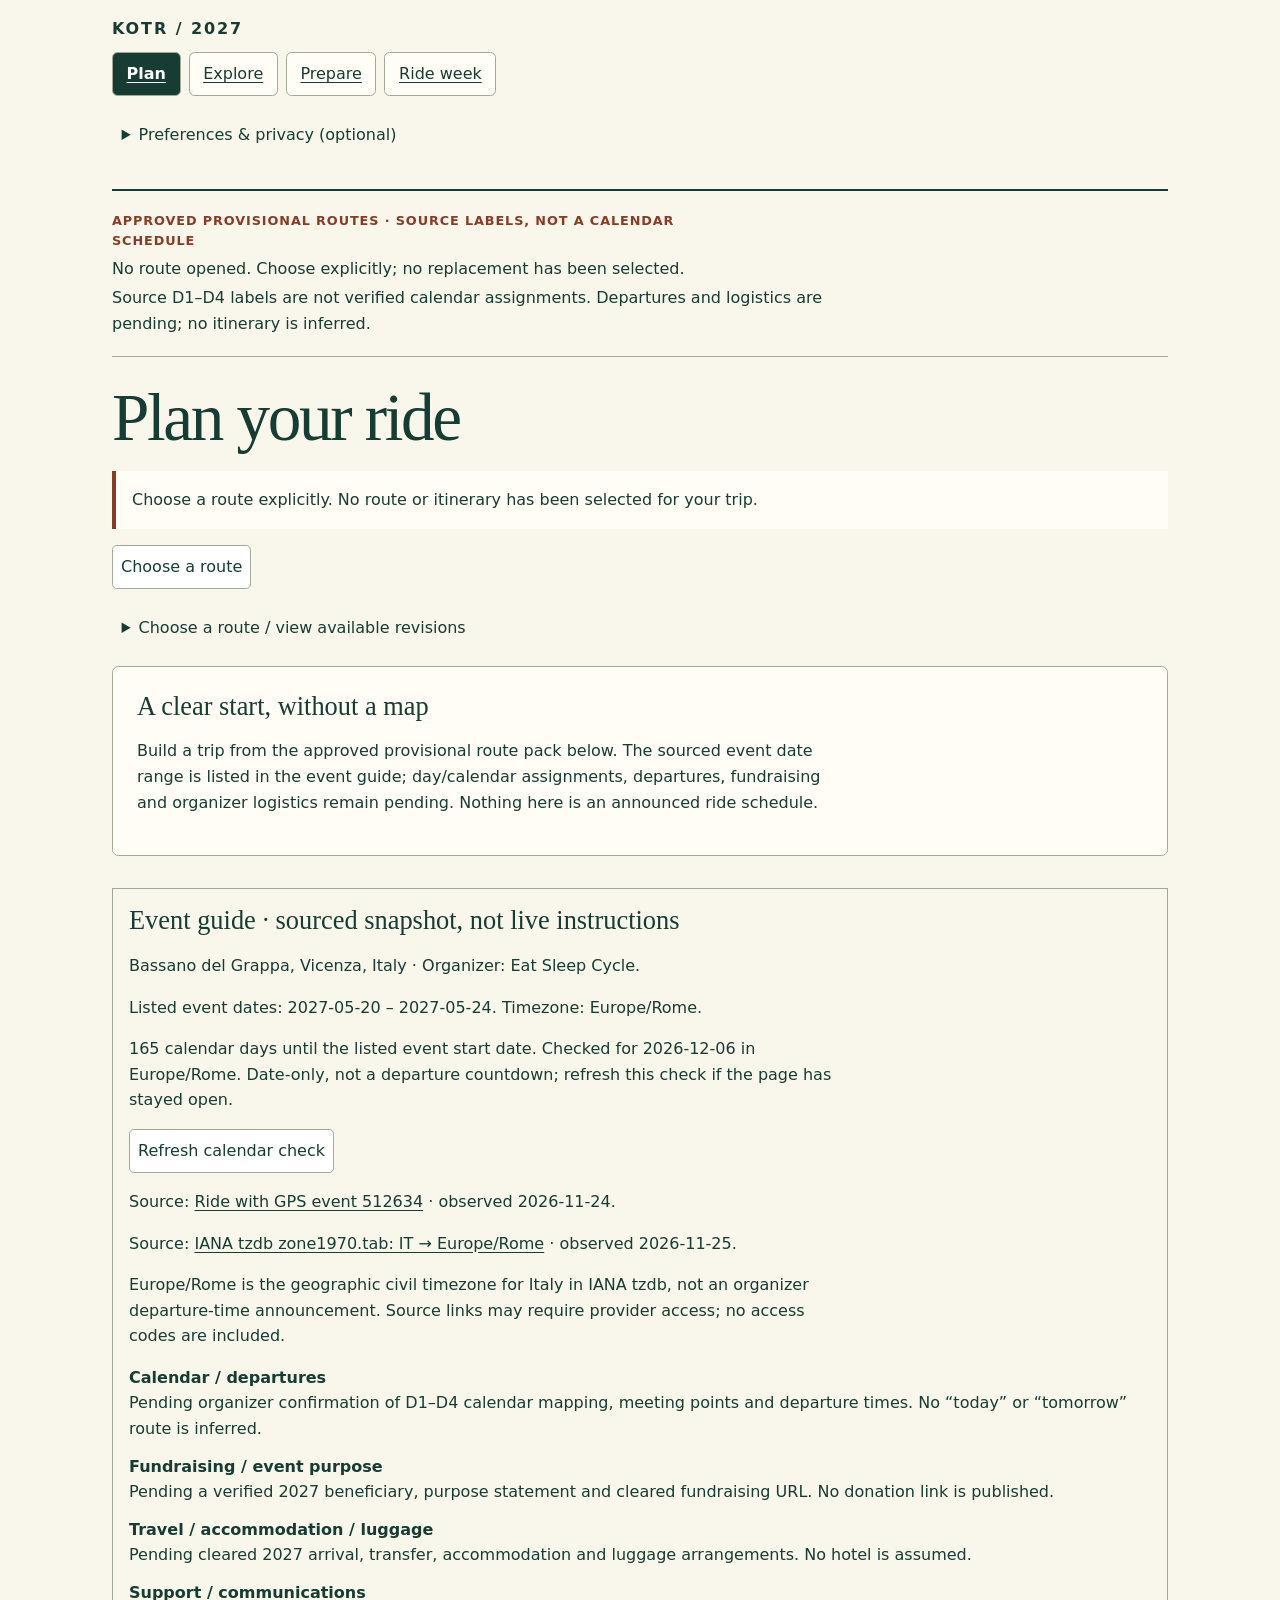
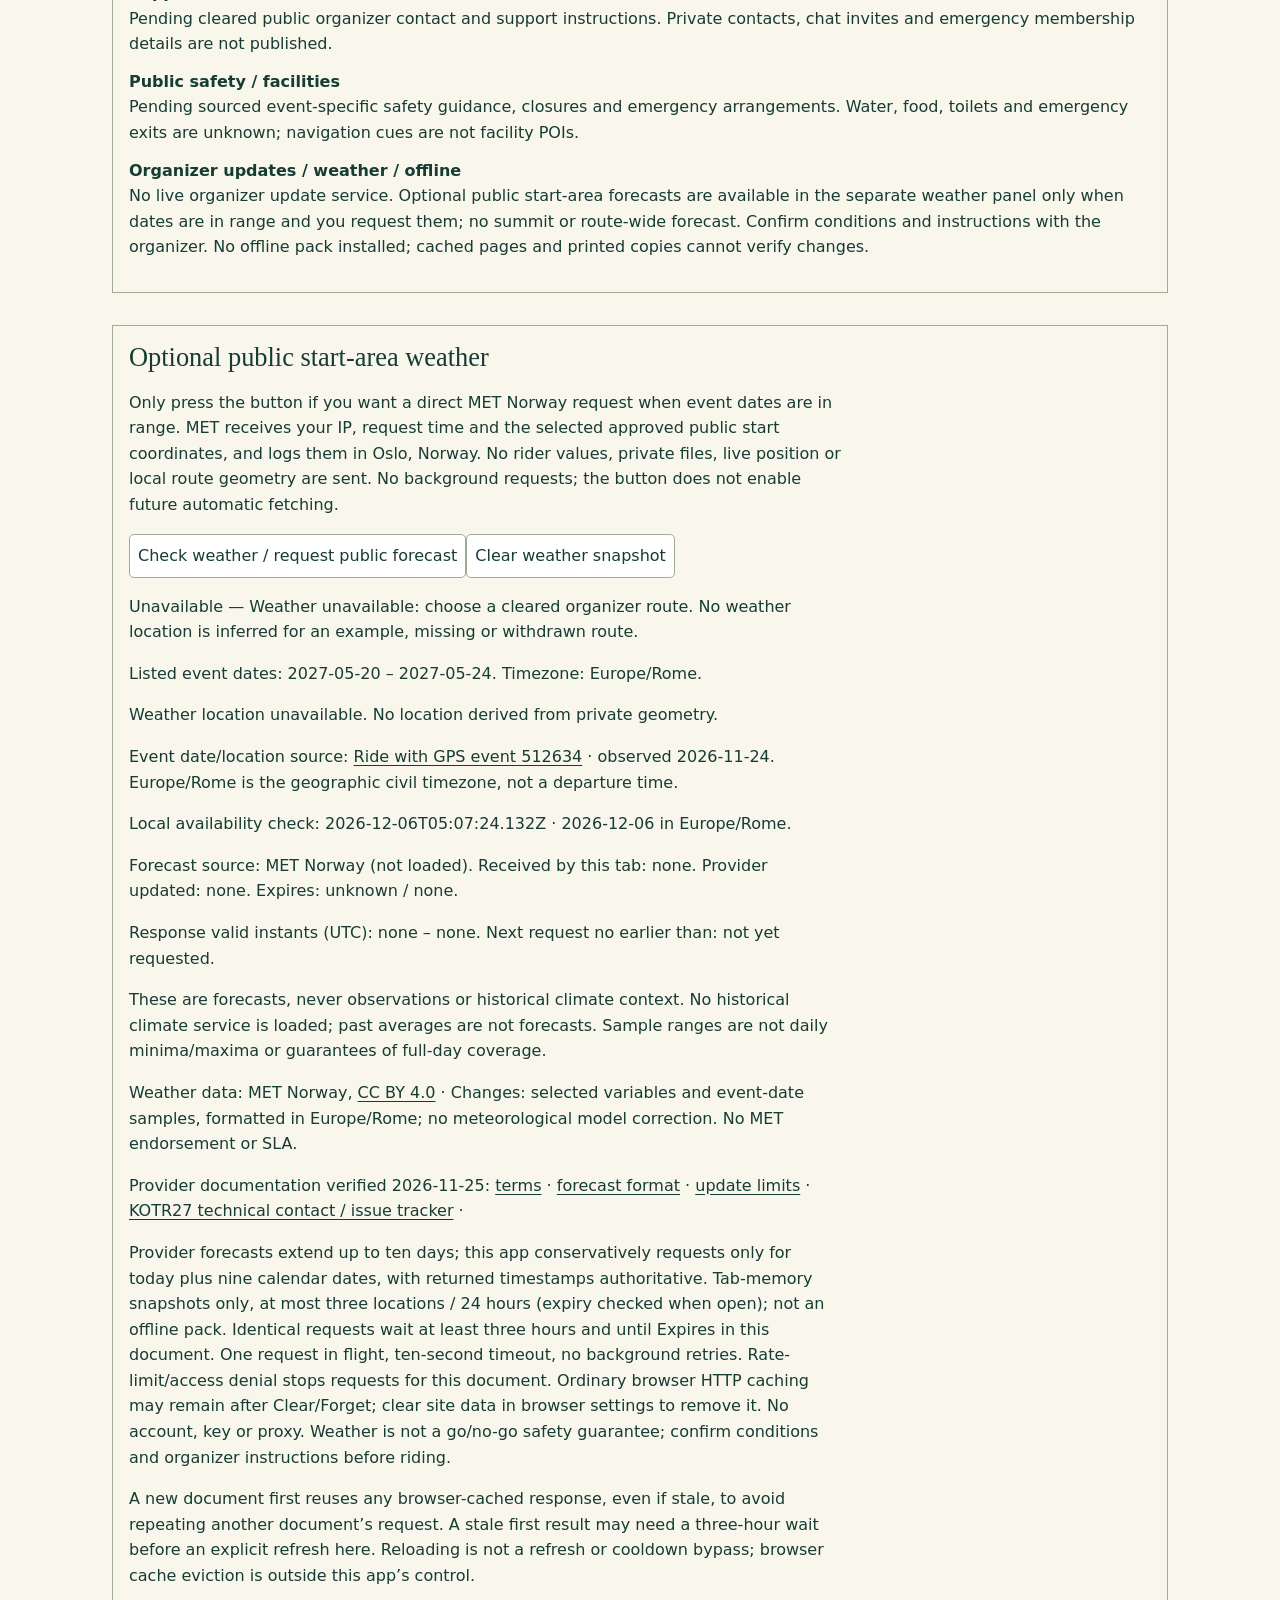
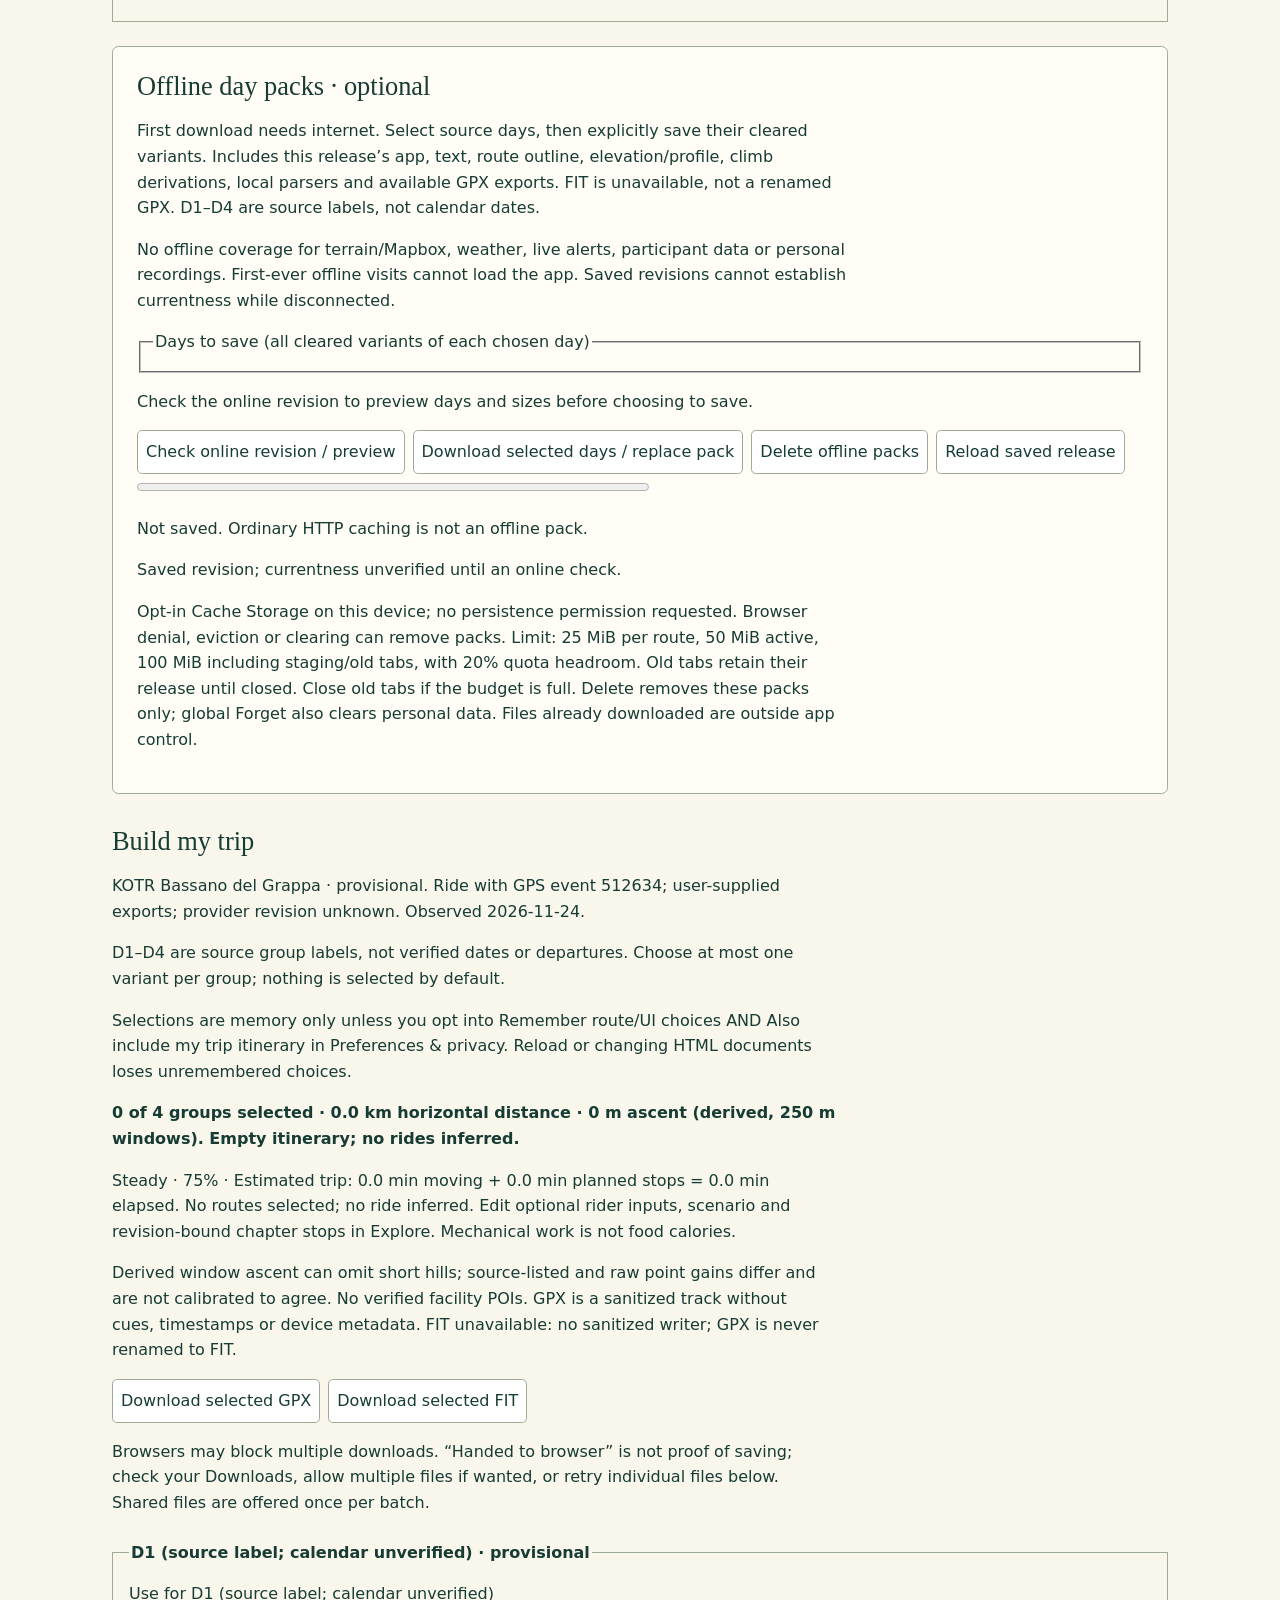
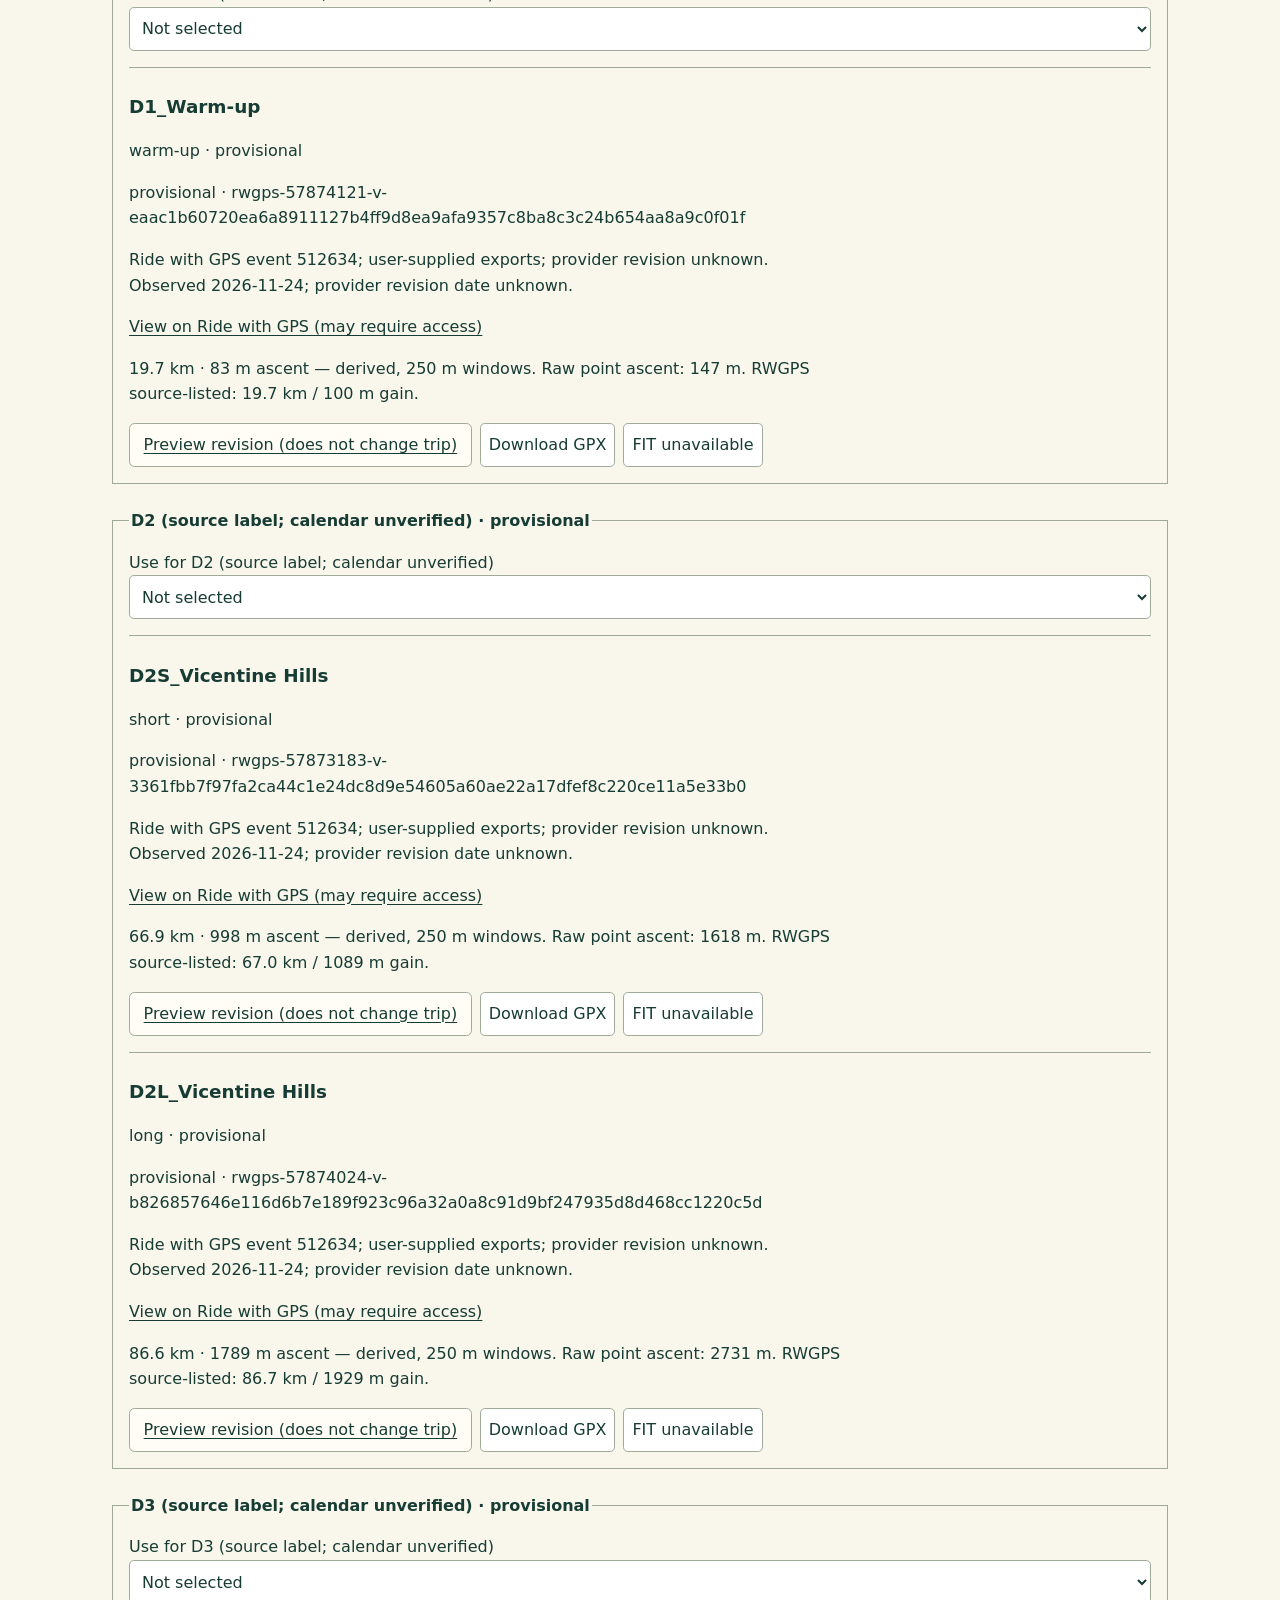
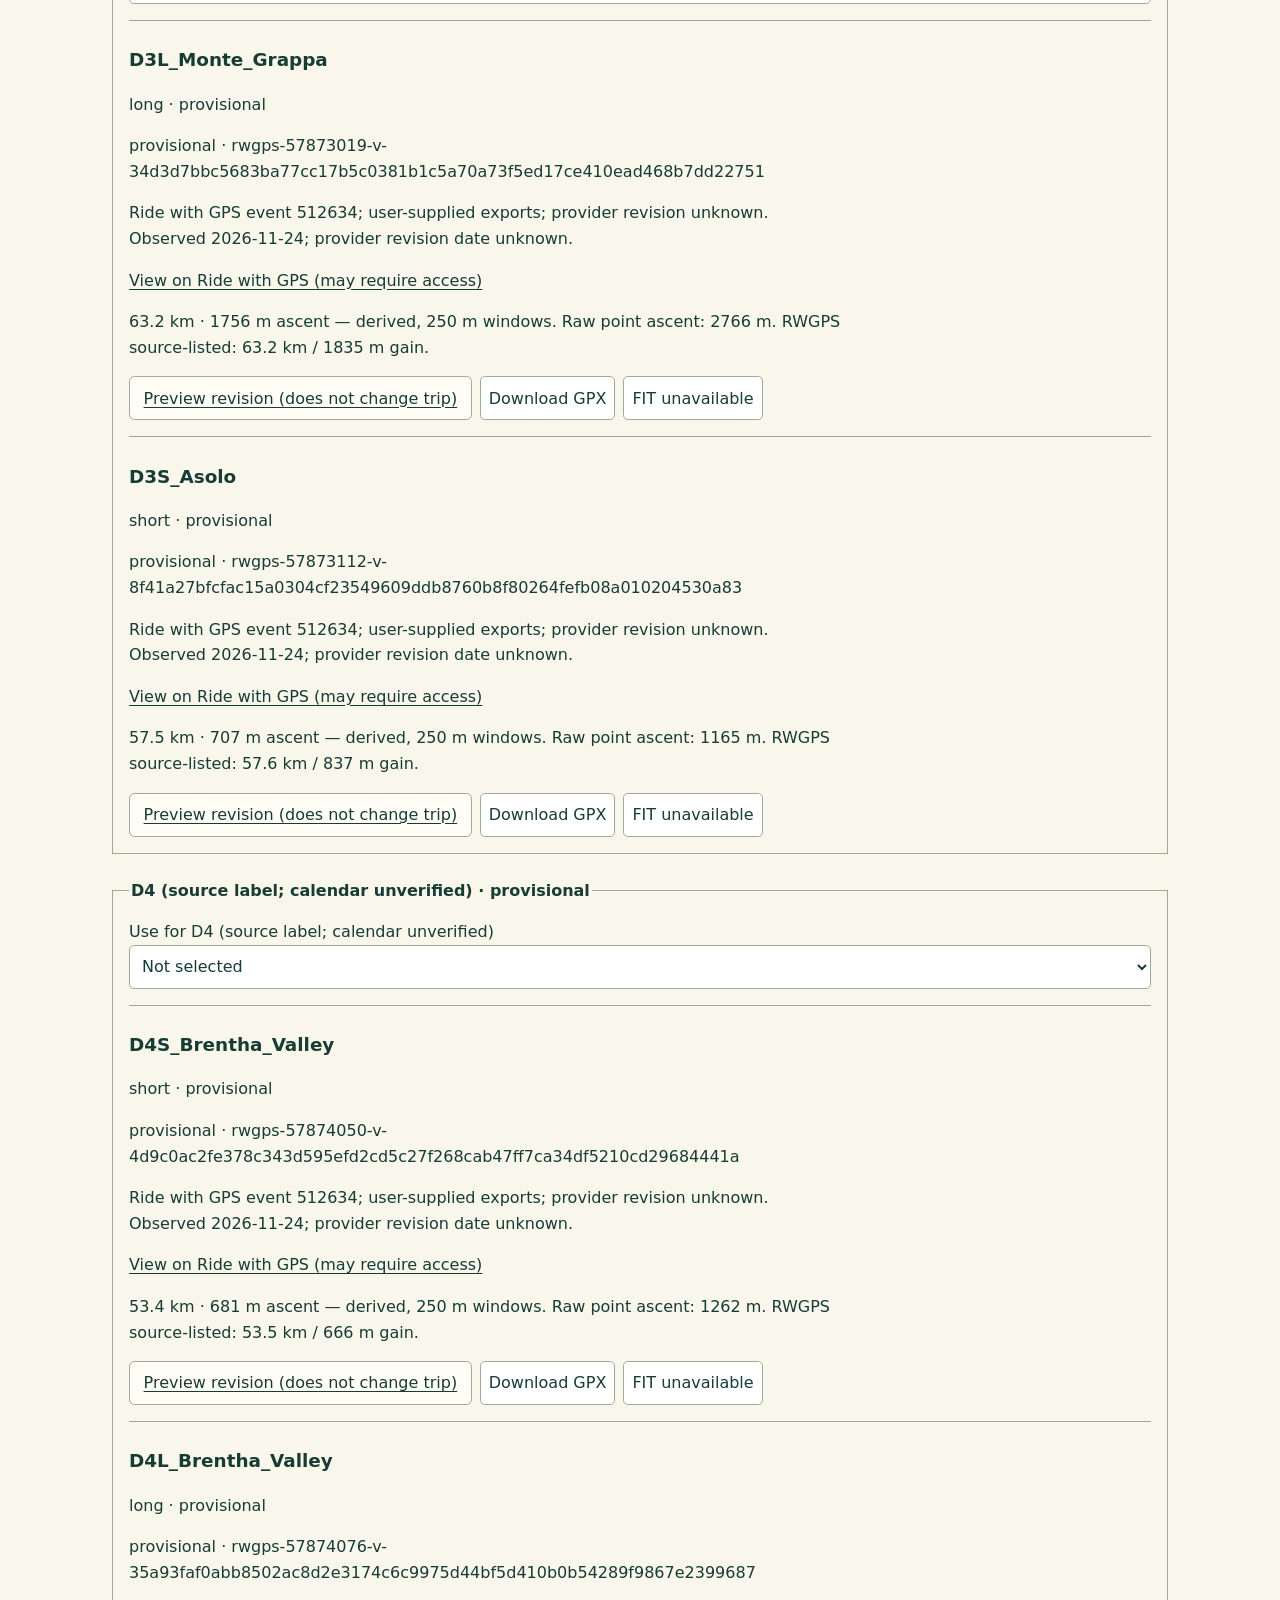
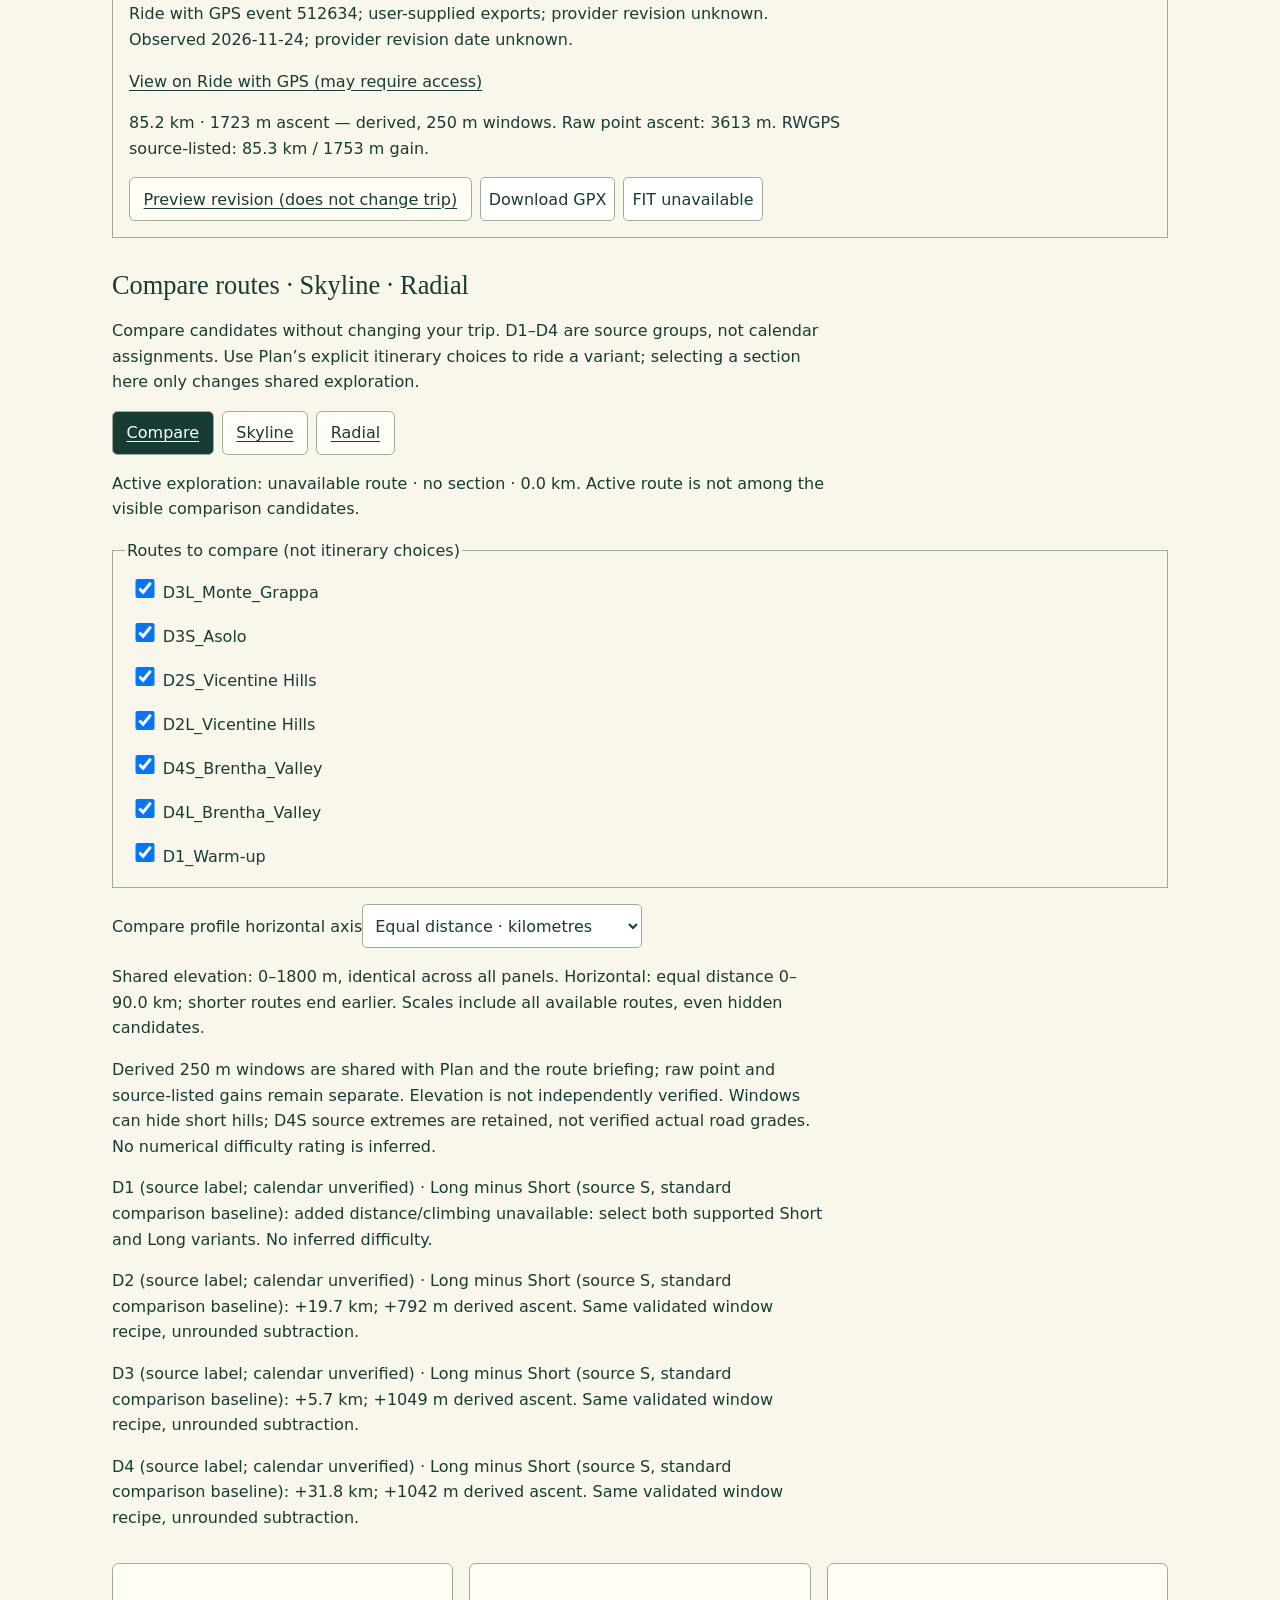
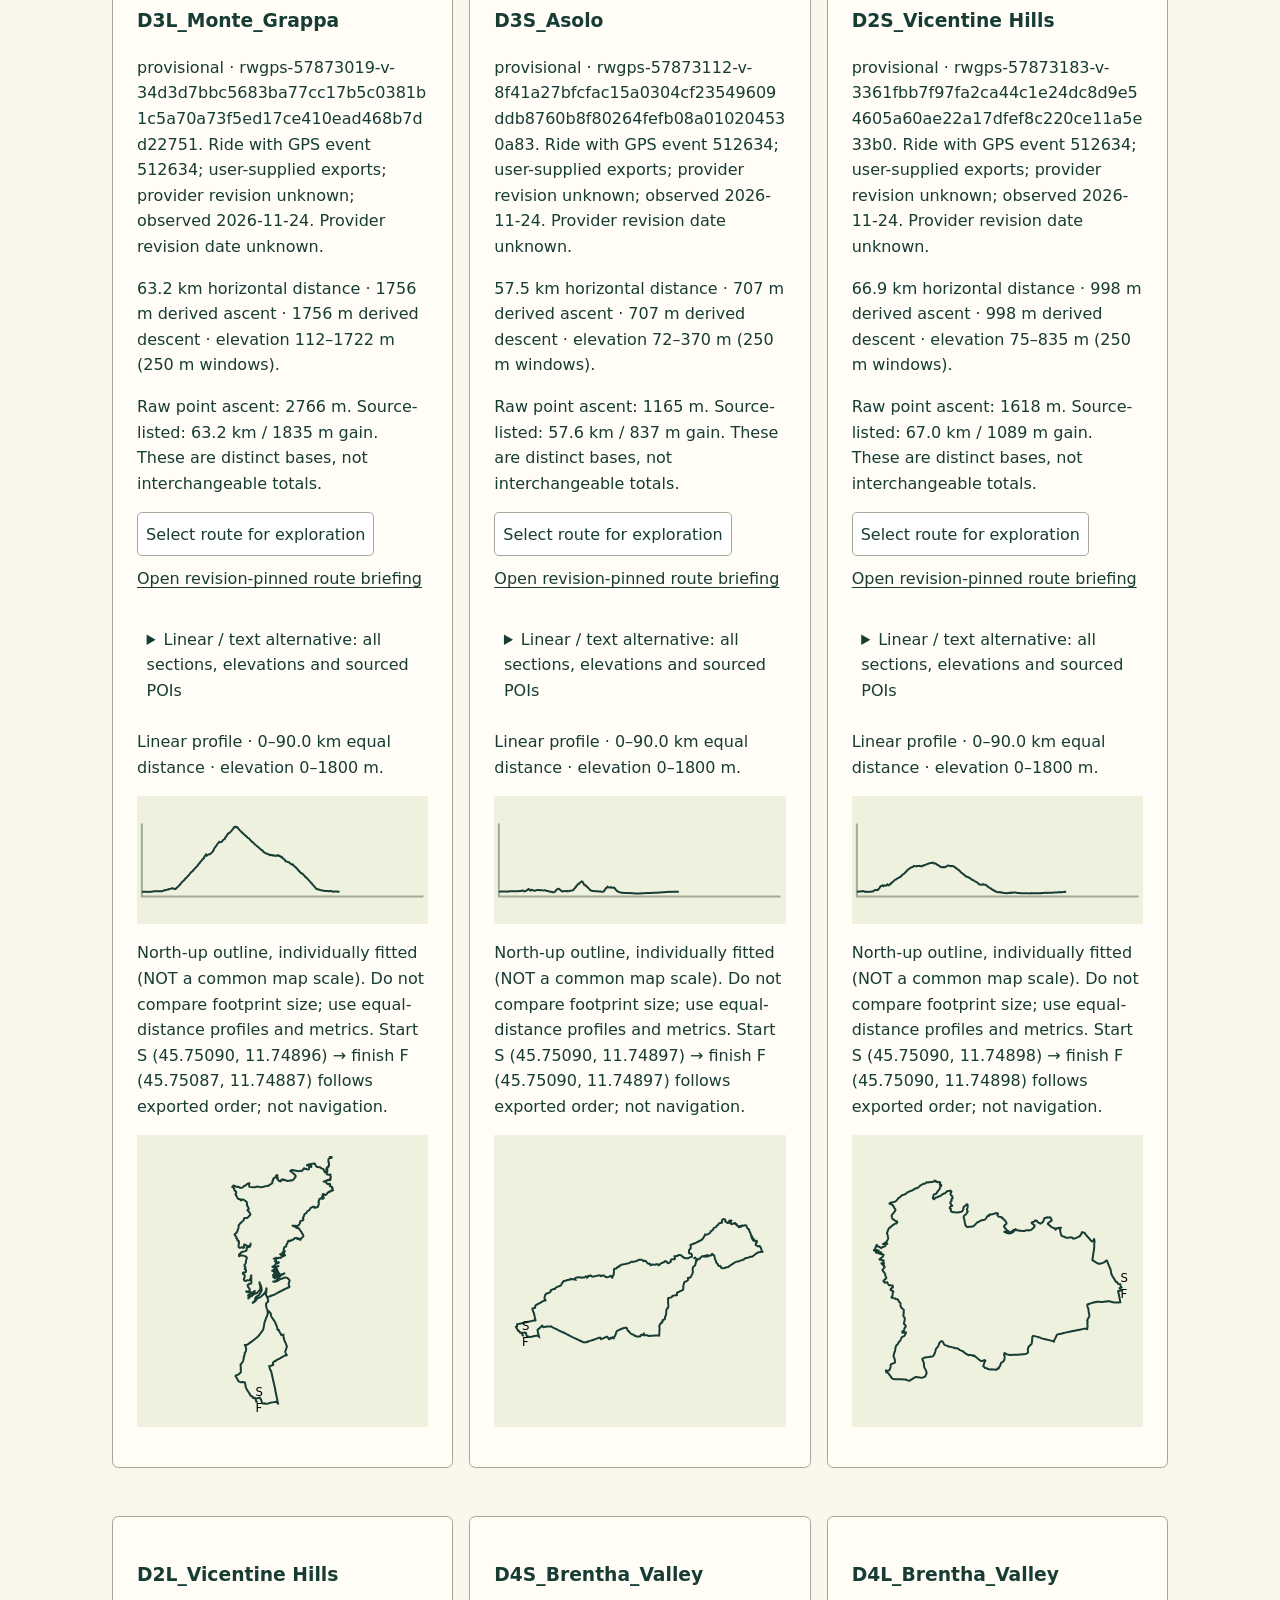
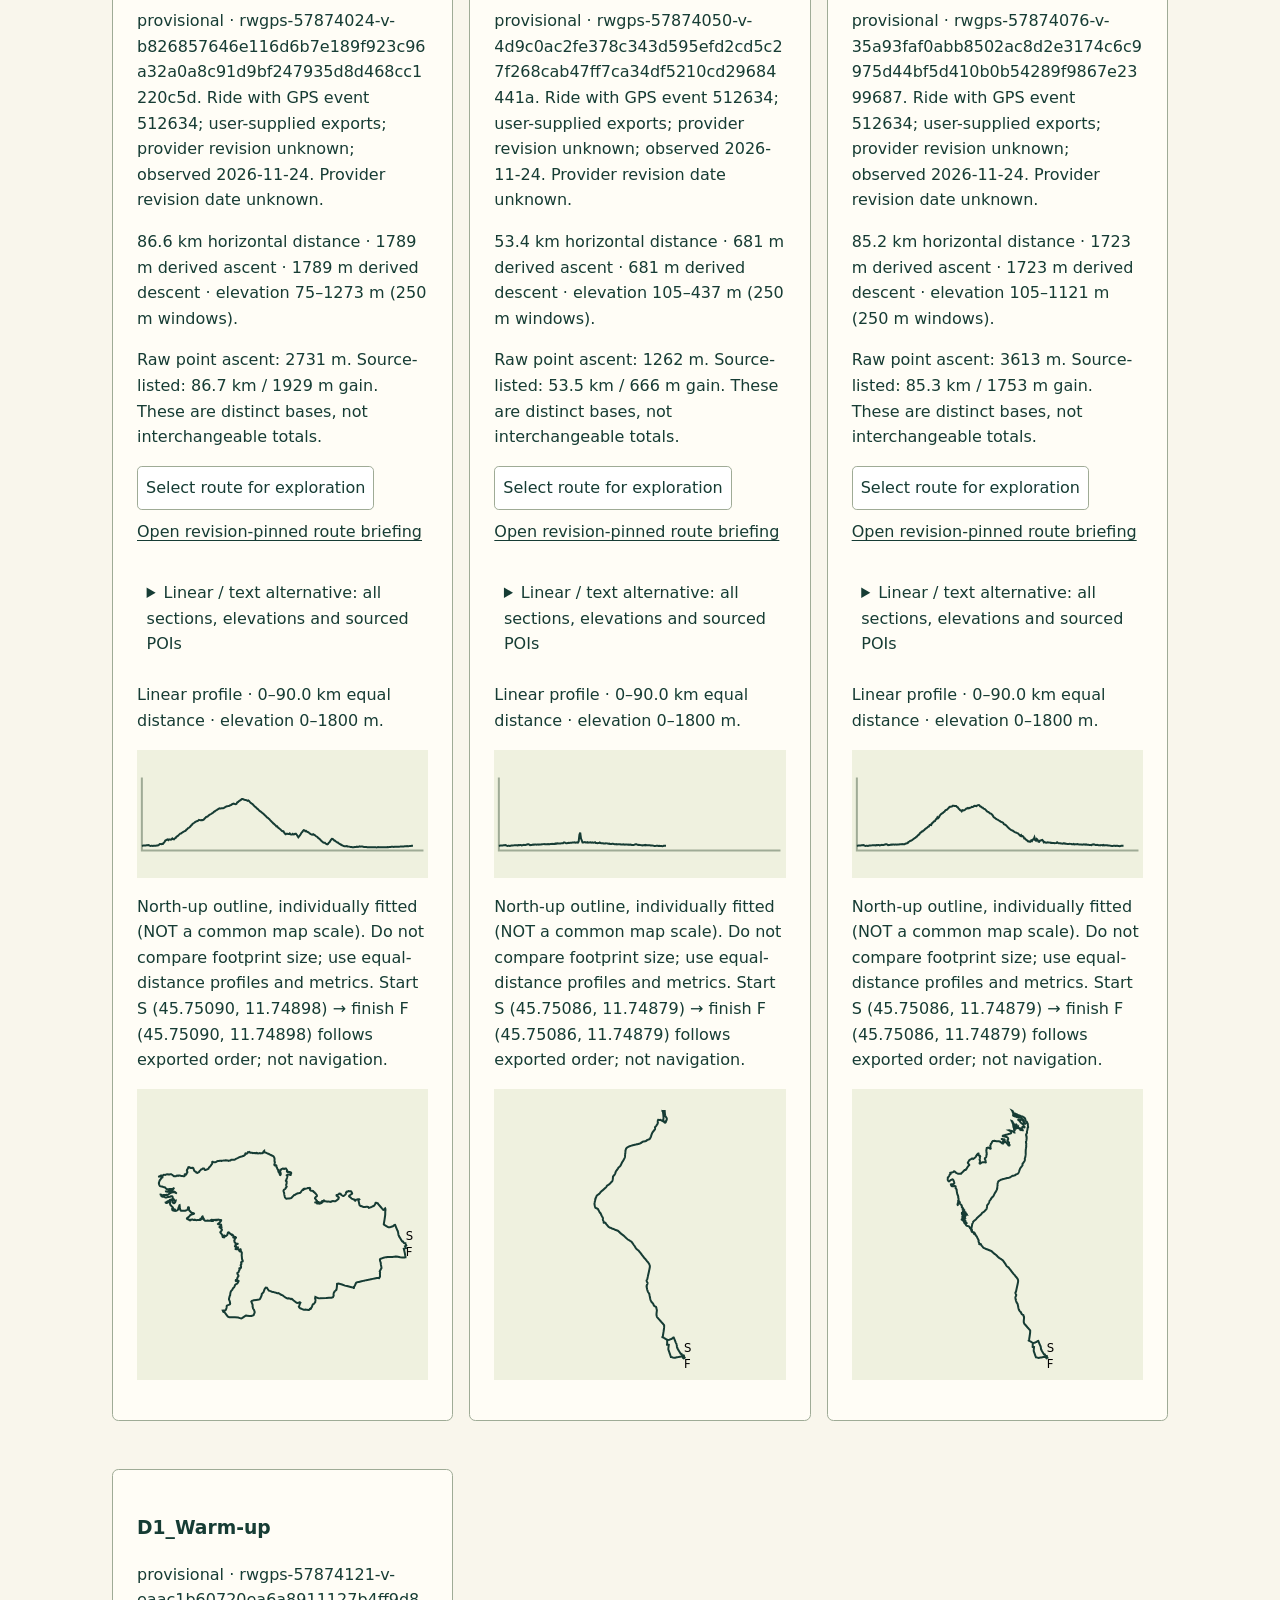
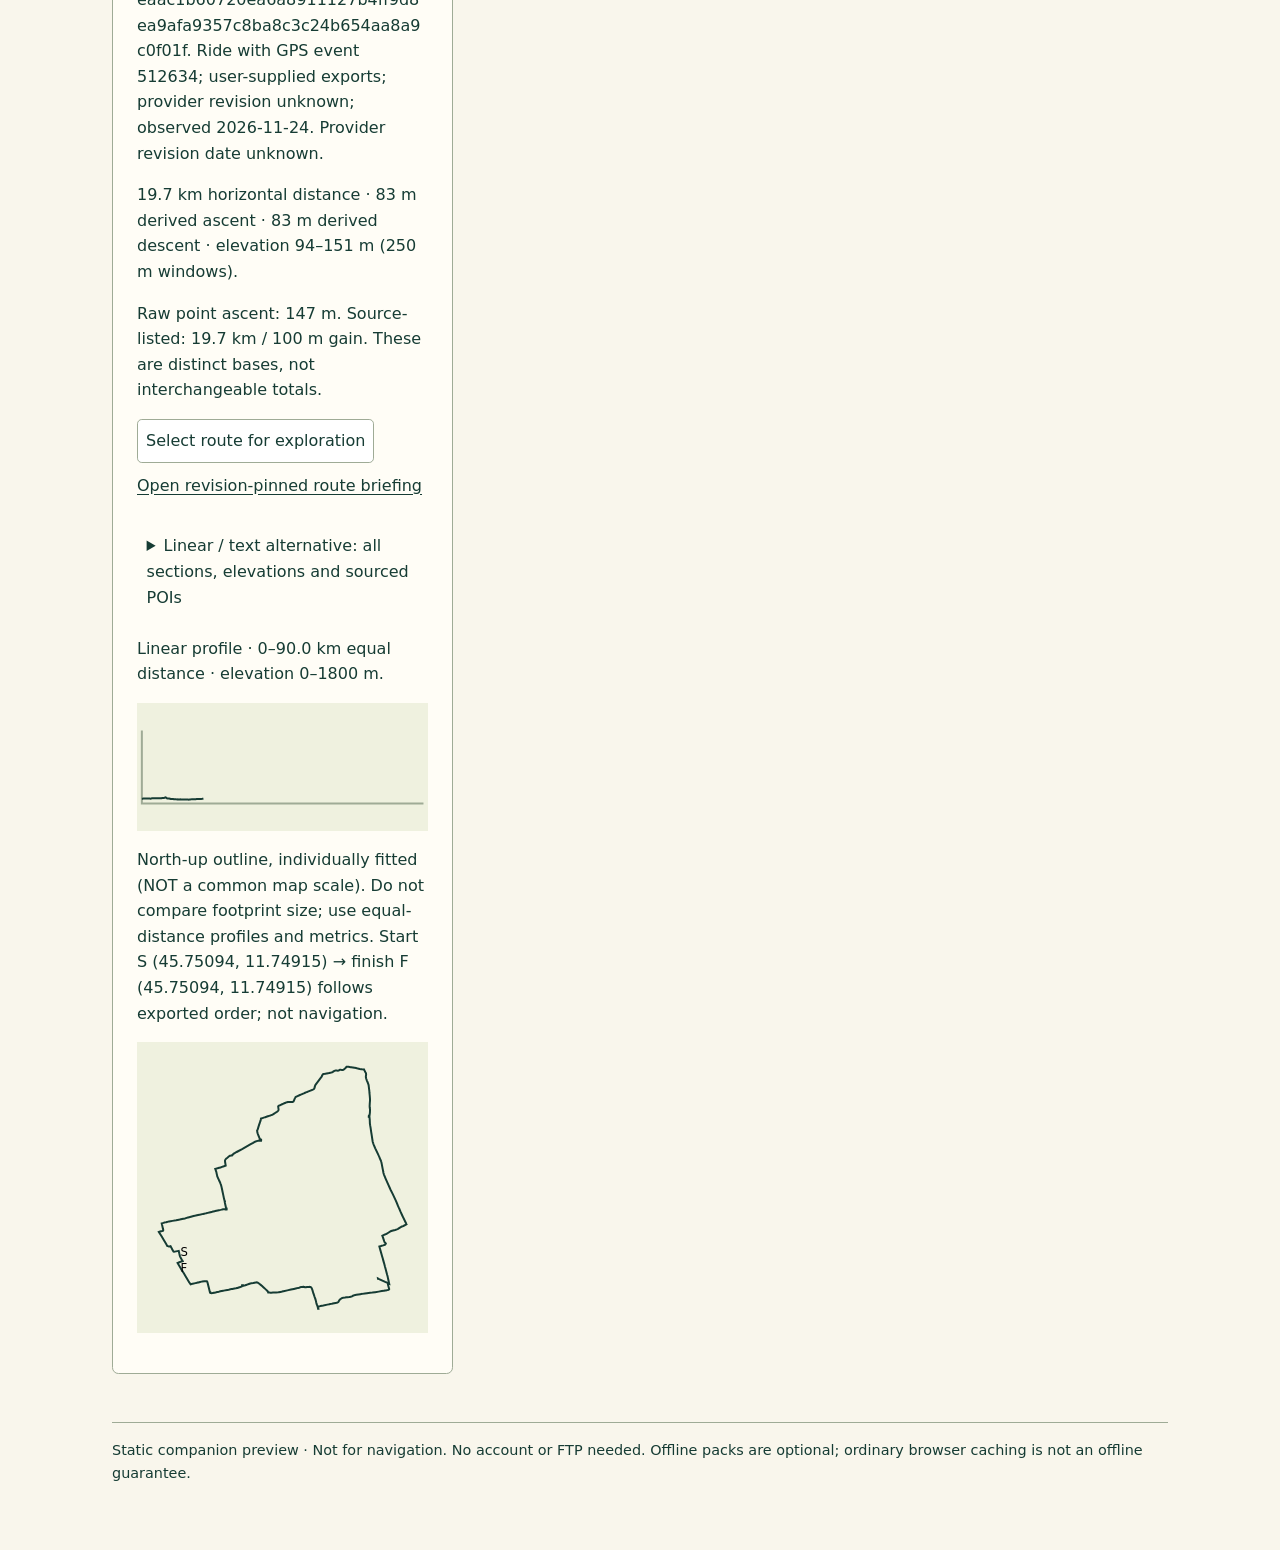
==== index.html @ 3517b42a "refactor: retire the Semonzo placeholder from the app (kotr27-8rb) Co-authored-by: Copilot <22355621" ====
<!doctype html>
<html lang="en">
<head>
  <meta charset="utf-8">
  <!-- release entry check -->
  <meta name="viewport" content="width=device-width, initial-scale=1">
  <meta http-equiv="x-dns-prefetch-control" content="off">
  <meta name="referrer" content="strict-origin-when-cross-origin">
  <link rel="icon" href="data:,">
  <title>Plan · KOTR 2027 rider companion</title>
  <meta name="description" content="Plan, explore and prepare with the seven approved provisional event routes. Choose your routes explicitly; no itinerary is inferred.">
  <script type="module" src="./js/site-shell.mjs"></script>
  <link rel="stylesheet" href="./assets/site.css">
</head>
<body>
<a class="skip" href="#site-heading">Skip to main content</a>
<main id="main">
  <div id="site-shell">
    <header class="site-header"><strong>KOTR / 2027</strong></header>
    <h1 id="site-heading" tabindex="-1">Plan your ride</h1>
    <p>Seven approved provisional event routes are available. Source day labels are not calendar assignments.</p>
    <p>JavaScript enables explicit route selection and the Plan / Explore / Prepare / Ride week companion. No account or FTP needed.</p>
    <a href="./explore.html">Explore available routes</a>
  </div>
</main>
</body>
</html>
---- assets/site.css ----
:root { color-scheme:light; --paper:#f9f6ec; --ink:#163c34; --line:#9fab96; --rust:#8a3c22 }
* { box-sizing:border-box }
[hidden] { display:none !important }
body { margin:0; background:var(--paper); color:var(--ink); font:1rem/1.6 system-ui,sans-serif }
body main { max-width:72rem; margin:auto; padding:1rem clamp(1rem,4vw,3rem) 4rem; min-width:0 }
a { color:inherit; text-underline-offset:.2em }
.skip { position:absolute; left:1rem; top:-8rem; z-index:20; background:white; padding:.75rem }
.skip:focus { top:0 }
:focus-visible { outline:3px solid var(--rust); outline-offset:3px }
.site-header { display:block; font:inherit; letter-spacing:normal; text-transform:none; border-bottom:2px solid var(--ink); padding:0 0 1rem }
.site-brand { display:block; font-weight:800; letter-spacing:.12em; margin-bottom:.65rem }
.site-nav, .site-actions { display:flex; flex-wrap:wrap; gap:.5rem }
.site-nav a, .site-actions a { display:inline-flex; align-items:center; min-height:44px; padding:.5rem .85rem; border:1px solid var(--line); border-radius:.35rem; background:#fffdf6 }
.site-nav a[aria-current] { background:var(--ink); color:white; font-weight:700 }
#site-shell h1 { font:normal clamp(2.2rem,6vw,4.2rem)/1.1 Georgia,serif; letter-spacing:-.035em; margin:1.5rem 0 1rem }
#site-shell h2 { font:normal 1.65rem/1.2 Georgia,serif; margin:0 0 .75rem; letter-spacing:normal }
#site-shell p { max-width:70ch }
.site-context { padding:1rem 0; border-bottom:1px solid var(--line); overflow-wrap:anywhere }
.site-context p { margin:.25rem 0 }
.site-label { font-size:.8rem; font-weight:750; text-transform:uppercase; letter-spacing:.07em; color:var(--rust) }
.site-grid { display:grid; grid-template-columns:repeat(auto-fit,minmax(min(100%,21rem),1fr)); gap:1rem; margin:1rem 0 }
.site-card { background:#fffdf6; border:1px solid var(--line); border-radius:.4rem; padding:clamp(1rem,3vw,1.5rem); min-width:0 }
#offline-packs { margin:1.5rem 0; overflow-wrap:anywhere }
#offline-days { display:flex; flex-wrap:wrap; gap:.75rem; min-width:0 }
#offline-days label { display:flex; align-items:center; gap:.4rem; min-height:44px }
#offline-packs button { min-height:44px; max-width:100%; white-space:normal }
#offline-progress { width:100%; max-width:32rem }
#site-notice:not(:empty) { margin:1rem 0; padding:1rem; border-left:4px solid var(--rust); background:#fffdf6; overflow-wrap:anywhere }
#site-shell label { display:block }
#site-shell select, #site-shell button { font:inherit; color:inherit; min-height:44px; max-width:100%; padding:.5rem; border:1px solid var(--line); border-radius:.3rem; background:white }
.site-choices { display:flex; flex-wrap:wrap; gap:.75rem }
.site-choices label { flex:1 1 12rem; min-width:0 }
.site-choices select { width:100% }
#site-shell summary { min-height:44px; padding:.6rem; cursor:pointer }
#site-shell details { margin:1rem 0 }
#site-preferences { font-size:1rem; letter-spacing:normal; text-transform:none }
#site-preferences input { width:auto; min-width:1.2rem; min-height:1.2rem; margin:.6rem }
#site-preferences label { padding:.35rem 0 }
#preference-status { border-left:3px solid var(--rust); padding-left:.75rem }
#preference-route { display:block; padding:.75rem 0; overflow-wrap:anywhere }
.site-footer { margin-top:2rem; border-top:1px solid var(--line); padding-top:1rem; font-size:.9rem }
#trip-planner { margin:2rem 0; min-width:0; overflow-wrap:anywhere }
.trip-day { margin:1.5rem 0; padding:1rem; min-width:0; border:1px solid var(--line) }
.trip-day legend { max-width:100%; font-weight:700 }
.trip-day select { width:100% }
.trip-route { border-top:1px solid var(--line); margin-top:1rem; padding-top:.5rem }
.trip-route h3 { font:600 1.15rem/1.4 system-ui,sans-serif }
.trip-change { border-left:4px solid var(--rust); padding:.75rem; background:#fffdf6 }
#trip-summary { font-weight:700 }
#route-pace { margin:2rem 0; min-width:0; overflow-wrap:anywhere; border-top:2px solid var(--line); padding-top:1rem }
#route-pace input { font:inherit; max-width:100%; min-height:44px }
#route-pace input[type="range"] { display:block; width:100% }
#route-pace select { width:100% }
#pace-chapters { max-height:24rem; overflow:auto; padding-left:1.5rem }
#pace-sens-chart { border:1px solid var(--line); background:#fffdf6 }
#pace-sens-chart svg { display:block; width:100%; height:auto }
#pace-sens-chart text { fill:var(--ink); font:18px system-ui,sans-serif }
#pace-sens-chart [data-i] { cursor:pointer }
#pace-sens-scale { display:flex; justify-content:space-between }
#pace-sens-comparisons { display:grid; grid-template-columns:repeat(auto-fit,minmax(min(100%,15rem),1fr)); gap:1rem }
#pace-sens-comparisons section { min-width:0; border-top:1px solid var(--line) }
#route-briefing { margin:1.5rem 0; overflow-wrap:anywhere; min-width:0 }
#briefing-chapters { padding-left:1.5rem; max-height:26rem; overflow:auto; border:1px solid var(--line); padding-right:.6rem }
#briefing-chapters li { padding:.5rem }
#briefing-chapters button[aria-current] { border-left:5px solid var(--rust); font-weight:700 }
#briefing-profile { display:block; width:100%; height:10rem; background:#eff1df; cursor:crosshair }
#briefing-map { display:block; width:100%; max-width:32rem; background:#eff1df }
#briefing-map text { cursor:pointer }
#route-briefing input { font:inherit; max-width:100%; min-height:44px }
#briefing-seek { width:100%; display:block }
#briefing-position { font-weight:700 }
#briefing-controls { position:relative }
#route-flyover { margin:1.5rem 0; min-width:0; overflow-wrap:anywhere; border:1px solid var(--line); padding:1rem }
#route-flyover:fullscreen { overflow:auto; background:var(--paper) }
#route-flyover input[type="range"] { display:block; width:100%; min-height:44px }
#route-flyover [aria-pressed="true"] { background:var(--ink); color:white }
#flyover-viewport { position:relative; width:100%; height:clamp(260px,55vh,560px); background:#eff1df }
#official-terrain { position:absolute; inset:0 }
.route-rider { width:22px; height:22px; border:4px solid white; border-radius:50%; background:#8a3c22; box-shadow:0 0 0 2px #163c34 }
.route-endpoint { font:bold 14px system-ui,sans-serif; background:white; color:var(--ink); border:1px solid var(--ink); border-radius:3px; padding:2px }
#flyover-status { border-left:4px solid var(--rust); padding-left:.75rem }
#recorded-replay { margin:2rem 0; min-width:0; overflow-wrap:anywhere }
#recorded-replay input { font:inherit; max-width:100%; min-height:44px }
#recorded-replay input[type="checkbox"] { min-width:1.2rem; vertical-align:middle }
#recorded-replay select, #replay-seek { width:100% }
#replay-map { display:block; width:100%; max-width:32rem; background:#eff1df }
#replay-profile { display:block; width:100%; height:10rem; background:#eff1df; cursor:crosshair }
#replay-signals dt { font-weight:700 }
#replay-signals dd { margin:0 0 .75rem }
#route-comparison { margin:2rem 0; min-width:0; overflow-wrap:anywhere }
#route-comparison fieldset { min-width:0; margin:1rem 0; border:1px solid var(--line) }
#route-comparison fieldset label { min-height:44px; padding:.4rem }
#route-comparison input { min-width:1.2rem; min-height:1.2rem }
#route-comparison .site-actions [aria-current] { background:var(--ink); color:white }
.comparison-route { margin:1rem 0 }
.comparison-route[data-selected="true"] { border:3px solid var(--rust) }
.comparison-route button[aria-current] { font-weight:700; border-left:5px solid var(--rust) !important }
.comparison-route .comparison-open { display:block; min-height:44px; padding:.6rem 0 }
.comparison-route svg { display:block; width:100%; background:#eff1df; margin:1rem 0 }
.comparison-profile { height:auto; min-height:8rem }
.comparison-outline, .comparison-radial { max-width:32rem }
.comparison-radial text, .comparison-radial circle { cursor:pointer }
.comparison-route table { width:100%; border-collapse:collapse; text-align:left }
.comparison-route th, .comparison-route td { padding:.3rem; border-bottom:1px solid var(--line) }
.comparison-route ol { padding-left:1.4rem }
@media (max-width:600px) {
  .comparison-route details { border-left:3px solid var(--line); padding-left:.5rem }
}
#trip-itinerary, #trip-download-results { padding-left:1.4rem }
#event-guide { margin:2rem 0; min-width:0; overflow-wrap:anywhere }
#event-guide > section { margin:1.5rem 0; padding:1rem; border:1px solid var(--line); min-width:0 }
#event-guide dt { font-weight:700 }
#event-guide dd { margin:0 0 .75rem }
#route-weather { margin:1.5rem 0; padding:1rem; border:1px solid var(--line); min-width:0; overflow-wrap:anywhere }
#preparation-guide label { min-height:44px; margin:.6rem 0 }
#preparation-guide select { display:block; width:100% }
#preparation-guide input { min-width:1.2rem; min-height:1.2rem; margin:.5rem }
@media print {
  @page { margin:15mm }
  body { background:white !important; color:black !important; font:10pt/1.4 system-ui,sans-serif !important }
  body > :not(main), main > :not(#site-shell), #site-shell > :not(#event-guide) { display:none !important }
  body main { max-width:none; padding:0; margin:0 }
  #event-guide, #event-briefing, #ride-card { display:block !important; margin:0 0 1rem; padding:0; border:0 }
  #event-guide > :not(#event-briefing):not(#ride-card), #event-guide button,
  #event-guide .site-actions { display:none !important }
  #event-guide p, #event-guide dd { max-width:none; orphans:3; widows:3 }
  #event-guide h2, #event-guide h3, #event-guide dt { break-after:avoid }
  #event-guide a { color:black; text-decoration:none }
  #event-briefing a::after { content:" (" attr(href) ")"; overflow-wrap:anywhere }
}
@media (prefers-reduced-motion:reduce) {
  *, *::before, *::after { scroll-behavior:auto !important; animation:none !important; transition:none !important }
}
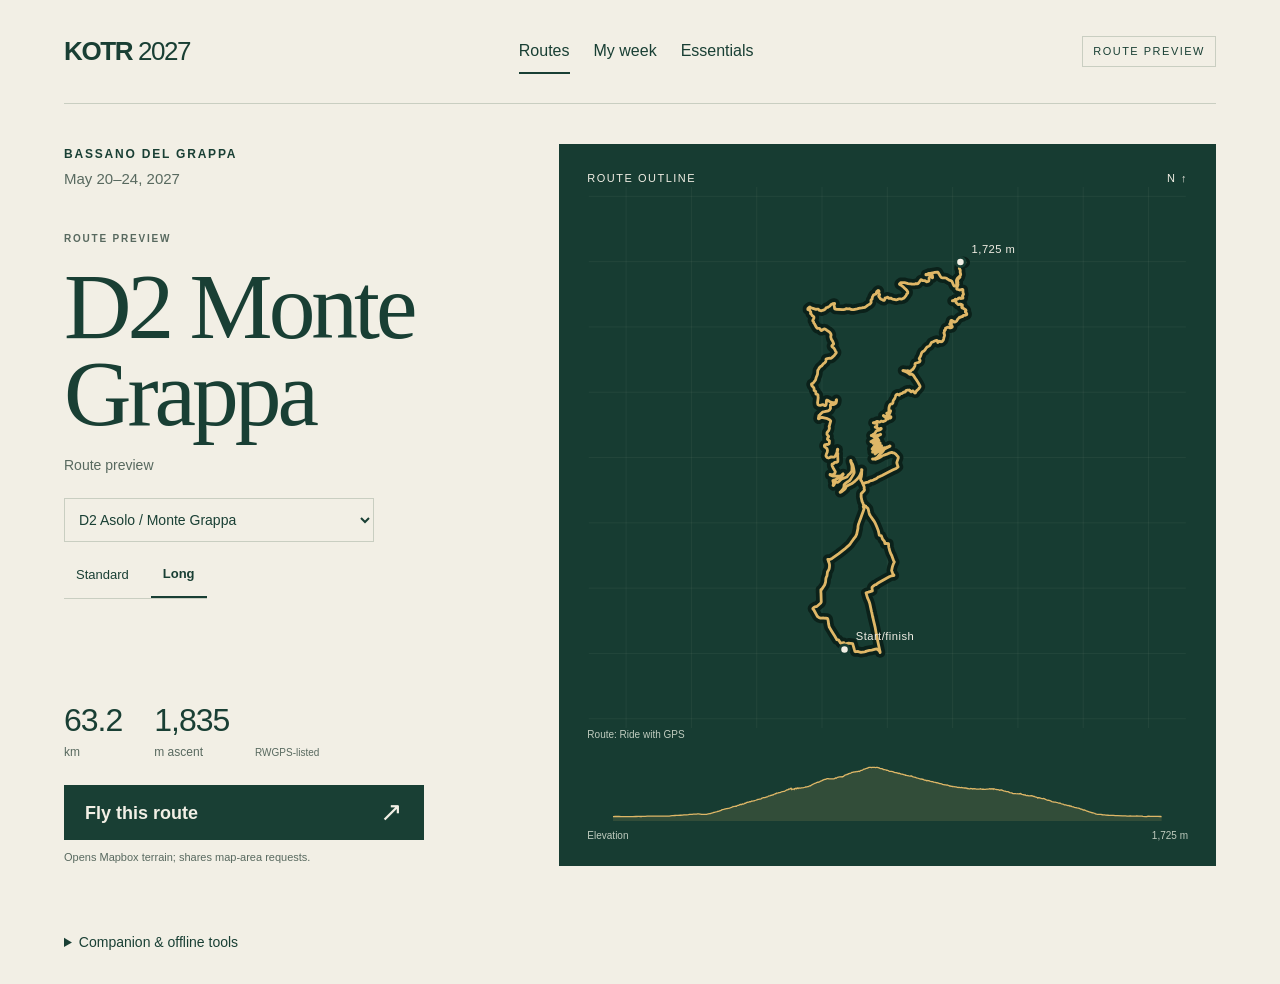
==== commit f11d1372: "Publish rider-first homepage and preserve companion tools (kotr27-vkg) Co-authored-by: Copilot <2235" ====
--- a/index.html
+++ b/index.html
@@ -4,24 +4,107 @@
   <meta charset="utf-8">
   <!-- release entry check -->
   <meta name="viewport" content="width=device-width, initial-scale=1">
+  <meta name="color-scheme" content="light">
   <meta http-equiv="x-dns-prefetch-control" content="off">
-  <meta name="referrer" content="strict-origin-when-cross-origin">
+  <meta name="referrer" content="no-referrer">
+  <title>KOTR 2027 · Routes</title>
+  <meta name="description" content="Explore the seven event routes around Bassano del Grappa. Preview a route, fly it, then plan your week explicitly.">
   <link rel="icon" href="data:,">
-  <title>Plan · KOTR 2027 rider companion</title>
-  <meta name="description" content="Plan, explore and prepare with the seven approved provisional event routes. Choose your routes explicitly; no itinerary is inferred.">
-  <script type="module" src="./js/site-shell.mjs"></script>
-  <link rel="stylesheet" href="./assets/site.css">
+  <link rel="alternate" type="application/json" title="Approved route catalog" href="./assets/route-pack.json">
+  <link data-rider-style rel="stylesheet" href="./prototypes/rider-first/style.css">
+  <script type="module" src="./js/home-entry.mjs"></script>
 </head>
 <body>
-<a class="skip" href="#site-heading">Skip to main content</a>
-<main id="main">
-  <div id="site-shell">
-    <header class="site-header"><strong>KOTR / 2027</strong></header>
-    <h1 id="site-heading" tabindex="-1">Plan your ride</h1>
-    <p>Seven approved provisional event routes are available. Source day labels are not calendar assignments.</p>
-    <p>JavaScript enables explicit route selection and the Plan / Explore / Prepare / Ride week companion. No account or FTP needed.</p>
-    <a href="./explore.html">Explore available routes</a>
-  </div>
-</main>
+  <main id="landing">
+    <header class="masthead">
+      <a class="brand" href="./" aria-label="KOTR 2027 Routes">KOTR <span>2027</span></a>
+      <nav aria-label="Main navigation">
+        <button class="nav-active" id="routes-nav" aria-current="page">Routes</button>
+        <a href="./explore.html?area=plan">My week</a>
+        <a href="./explore.html?area=ride-week">Essentials</a>
+      </nav>
+      <span class="prototype-tag">Route preview</span>
+    </header>
+    <section class="hero" aria-labelledby="route-title">
+      <div class="intro">
+        <p class="eyebrow">Bassano del Grappa</p>
+        <p class="dates">May 20–24, 2027</p>
+        <div class="route-heading">
+          <p class="eyebrow">Route preview</p>
+          <h1 id="route-title">D2 Monte<br>Grappa</h1>
+          <p class="preview-note">Route preview</p>
+        </div>
+        <div class="route-picker">
+          <label class="sr-only" for="landing-route">Route group</label>
+          <select id="landing-route" disabled></select>
+          <div id="variants" role="group" aria-label="Route variant"></div>
+        </div>
+        <div class="metrics" aria-label="RWGPS-listed route statistics">
+          <div><strong id="distance">—</strong><span>km</span></div>
+          <div><strong id="ascent">—</strong><span>m ascent</span></div>
+          <small>RWGPS-listed</small>
+        </div>
+        <div class="entry">
+          <button class="primary" id="fly" disabled>Fly this route <span aria-hidden="true">↗</span></button>
+          <p>Opens Mapbox terrain; shares map-area requests.</p>
+        </div>
+      </div>
+      <figure class="geography">
+        <div class="map-heading"><span>Route outline</span><span aria-label="North is up">N ↑</span></div>
+        <svg id="landing-map" class="route-map" viewBox="0 0 640 580" role="img" aria-label="Actual route outline, north up. Not terrain imagery."></svg>
+        <figcaption>Route: Ride with GPS</figcaption>
+        <svg id="landing-profile" class="mini-profile" viewBox="0 0 640 70" role="img" aria-label="Actual route elevation profile"></svg>
+        <div class="map-footer"><span>Elevation</span><span id="peak-label"></span></div>
+      </figure>
+    </section>
+    <p id="load-status" role="status">Loading the cleared route…</p>
+    <details id="home-tools">
+      <summary>Companion &amp; offline tools</summary>
+      <p>Preview selection is not an itinerary. <a href="./explore.html?area=plan">Plan your week</a> explicitly.</p>
+      <p><a href="./explore.html">Explore: pace, comparisons, private imports &amp; replay</a> ·
+        <a href="./explore.html?area=prepare">Prepare</a> ·
+        <a href="./explore.html?area=ride-week">Event guide</a></p>
+    </details>
+    <noscript>JavaScript enables route previews and playback. The companion tools also require JavaScript.</noscript>
+  </main>
+  <section id="player" aria-label="Route player" hidden>
+    <div id="player-surface">
+      <svg id="player-map" class="route-map" viewBox="0 0 640 580" role="img" aria-label="Actual route outline with moving preview position. Not a 3D terrain view."></svg>
+      <div id="terrain" aria-label="Online satellite terrain"></div>
+    </div>
+    <header class="player-header">
+      <button id="back" class="glass" aria-label="Back to Routes">← <span>Routes</span></button>
+      <div class="player-route glass">
+        <label for="player-route">Preview route</label>
+        <select id="player-route"></select>
+      </div>
+    </header>
+    <div class="player-status glass">
+      <span class="status-dot" aria-hidden="true"></span>
+      <span id="terrain-status" role="status">Route outline · 2D preview</span>
+    </div>
+    <div class="player-bottom">
+      <section id="profile-panel" class="glass" aria-label="Elevation profile" hidden>
+        <div class="profile-heading"><span>Elevation <small>source track</small></span><output id="height"></output></div>
+        <svg id="player-profile" viewBox="0 0 640 100" role="img" aria-label="Elevation along the selected route"></svg>
+        <label for="seek" class="sr-only">Position along route</label>
+        <input id="seek" type="range" min="0" max="1000" value="0">
+        <div class="profile-scale"><span>Start</span><output id="position"></output><span>Finish</span></div>
+      </section>
+      <div class="playbar glass">
+        <button id="play" class="primary" aria-label="Play route preview">▶ <span>Play</span></button>
+        <span id="progress">0.0 km</span>
+        <button id="profile-toggle" aria-expanded="false" aria-controls="profile-panel">Profile <span aria-hidden="true">⌃</span></button>
+        <button id="tools-toggle" aria-expanded="false" aria-controls="tools-panel" aria-label="More player options">•••</button>
+      </div>
+      <section id="tools-panel" class="glass" aria-label="Player options" hidden>
+        <p>Illustrative 90-second playback, not a ride-time estimate.</p>
+        <label>Camera <select id="camera"><option value="follow">Follow rider</option><option value="overview">Whole route</option></select></label>
+        <label class="check"><input id="offline" type="checkbox"> Use 2D only (no terrain requests)</label>
+        <button id="restart">Restart preview</button>
+      </section>
+      <p class="player-credit">Route: Ride with GPS · Route preview <span id="provider-credit" hidden>· <a href="https://www.mapbox.com/about/maps/" target="_blank" rel="noopener">© Mapbox</a> · <a href="https://www.openstreetmap.org/copyright" target="_blank" rel="noopener">© OpenStreetMap</a> · <a href="https://apps.mapbox.com/feedback/" target="_blank" rel="noopener">Improve this map</a></span></p>
+    </div>
+  </section>
 </body>
 </html>
--- a/prototypes/rider-first/style.css
+++ b/prototypes/rider-first/style.css
@@ -0,0 +1,155 @@
+*{box-sizing:border-box}
+:root{--stone:#f2efe5;--ink:#193f34;--muted:#58695f;--green:#173c32;--ochre:#dfb767;--line:#c9cec1}
+body{margin:0;background:var(--stone);color:var(--ink);font:16px/1.45 -apple-system,BlinkMacSystemFont,"Segoe UI",sans-serif}
+[hidden]{display:none!important}
+button,select,input{font:inherit}
+button,select{cursor:pointer}
+button{border:0;background:transparent;color:inherit;min-height:44px;padding:10px 15px}
+a{color:inherit}
+button:disabled,select:disabled{opacity:.55;cursor:wait}
+:focus-visible{outline:3px solid #ad640a;outline-offset:4px}
+#player :focus-visible{outline-color:#ffe097}
+.sr-only{position:absolute;width:1px;height:1px;padding:0;overflow:hidden;clip-path:inset(50%);white-space:nowrap}
+.masthead{height:104px;display:flex;align-items:center;justify-content:space-between;margin:0 5%;border-bottom:1px solid var(--line);gap:20px}
+.brand{font-size:26px;letter-spacing:-1.4px;font-weight:850;text-decoration:none}
+.brand span{font-weight:400}
+nav{display:flex;gap:24px}
+nav button,nav a{padding:10px 0}
+nav a{text-decoration:none;min-height:44px}
+#home-tools{margin:20px 5%;font-size:14px}
+#home-tools summary{cursor:pointer;padding:12px 0}
+#home-tools button{border:1px solid var(--line);margin:4px}
+#home-tools label{display:block}
+.nav-active{border-bottom:2px solid var(--ink)}
+.prototype-tag{font-size:11px;text-transform:uppercase;letter-spacing:1.5px;border:1px solid var(--line);padding:7px 10px}
+.hero{display:grid;grid-template-columns:43% 57%;max-width:1600px;margin:auto;padding:40px 5% 34px;height:calc(100svh - 104px);min-height:740px;gap:0}
+.intro{display:flex;flex-direction:column;padding:2px 48px 0 0;align-items:flex-start}
+.eyebrow{font-size:12px;letter-spacing:1.8px;text-transform:uppercase;margin:0;font-weight:650}
+.eyebrow span{font-weight:400;margin-left:12px}
+.dates{margin:5px 0 0;font-size:15px;color:var(--muted)}
+.route-heading{margin-top:42px}
+.route-heading>.eyebrow{color:var(--muted);font-size:10px}
+h1{font:400 clamp(58px,7.3vw,110px)/.93 Georgia,"Times New Roman",serif;letter-spacing:-4px;margin:17px 0 18px;overflow-wrap:anywhere}
+.long-name h1{font-size:62px;letter-spacing:-2px}
+.preview-note{font-size:14px;color:var(--muted);margin:0 0 22px}
+.route-picker{width:100%;display:flex;flex-wrap:wrap;gap:12px;align-items:center}
+select{max-width:100%;min-width:0;border:1px solid var(--line);border-radius:0;background:transparent;color:inherit;min-height:44px;padding:8px 26px 8px 10px}
+#landing-route{width:100%;max-width:310px;font-size:14px}
+#variants{display:flex;border-bottom:1px solid var(--line);gap:10px}
+#variants button{font-size:13px;padding:6px 12px}
+#variants [aria-pressed=true]{border-bottom:2px solid var(--ink);font-weight:700}
+#variants .only{padding:10px 0;font-size:13px;color:var(--muted)}
+.metrics{display:flex;gap:32px;position:relative;padding:23px 0 24px;margin-top:auto}
+.metrics div{display:flex;flex-direction:column}
+.metrics strong{font-size:32px;letter-spacing:-1px;font-weight:450;font-variant-numeric:tabular-nums}
+.metrics span{font-size:12px;color:var(--muted)}
+.metrics small{position:absolute;right:-90px;bottom:25px;font-size:10px;color:var(--muted)}
+.entry{width:100%;max-width:360px}
+.primary{background:var(--ink);color:var(--stone);font-weight:600;min-height:54px}
+#fly{display:flex;justify-content:space-between;align-items:center;width:100%;text-align:left;padding:14px 21px;font-size:18px}
+#fly span{font-size:27px;font-weight:300;line-height:1}
+.entry p{font-size:11px;color:var(--muted);margin:10px 0 0}
+.geography{margin:0;position:relative;background:var(--green);color:var(--stone);display:flex;flex-direction:column;justify-content:center;min-height:0;overflow:hidden}
+.geography>.route-map{height:0;flex:1}
+.map-heading{display:flex;justify-content:space-between;padding:27px 28px 0;font-size:11px;letter-spacing:1.5px;text-transform:uppercase}
+.map-heading b{font-weight:400;color:#b1c2b5;margin-left:20px}
+.route-map{display:block;width:100%;min-height:0;flex:1}
+.route-map .grid{stroke:#dbe4c8;stroke-width:.6;opacity:.1}
+.route-map .track-shadow{fill:none;stroke:#0b211a;stroke-width:11;stroke-linecap:round;stroke-linejoin:round}
+.route-map .track{fill:none;stroke:var(--ochre);stroke-width:3;stroke-linecap:round;stroke-linejoin:round}
+.route-map text{font:12px -apple-system,BlinkMacSystemFont,"Segoe UI",sans-serif;fill:var(--stone);letter-spacing:.5px}
+.route-map .point{fill:var(--stone);stroke:var(--green);stroke-width:3}
+figcaption,.map-footer{display:flex;justify-content:space-between;padding:0 28px;font-size:10px;color:#c0ccbf}
+.mini-profile{height:60px;width:calc(100% - 56px);margin:18px 28px 0;overflow:visible}
+.profile-fill{fill:#dfb76722;stroke:none}
+.profile-line{fill:none;stroke:var(--ochre);stroke-width:1.5}
+.map-footer{padding:8px 28px 23px}
+#load-status{font-size:13px;margin:0 5% 10px}
+#load-status:empty{display:none}
+#player{position:fixed;inset:0;height:100dvh;background:var(--green);color:var(--stone);isolation:isolate;overflow:hidden}
+#player-surface{position:absolute;inset:0}
+#player-map{width:100%;height:100%;padding:115px 20px 120px}
+#terrain{position:absolute;inset:0}
+#terrain:empty{visibility:hidden}
+.player-header{position:absolute;top:24px;left:28px;right:28px;display:flex;align-items:start;gap:12px;pointer-events:none}
+.player-header>*{pointer-events:auto}
+.glass{background:#12352ef2;border:1px solid #68857577;box-shadow:0 6px 30px #081c1920;border-radius:4px}
+#back{height:56px;white-space:nowrap}
+.player-route{padding:8px 14px;max-width:520px;min-width:0}
+.player-route label{display:block;font-size:10px;text-transform:uppercase;letter-spacing:1.4px;color:#b8cbbd}
+.player-route select{border:0;padding:0 26px 0 0;min-height:28px;width:100%;font-size:17px}
+.player-route select:focus-visible{outline-offset:1px}
+select option{background:var(--stone);color:var(--ink)}
+.player-status{position:absolute;top:110px;left:28px;max-width:min(500px,calc(100% - 56px));padding:8px 12px;display:flex;align-items:center;gap:9px;font-size:12px}
+.status-dot{width:6px;height:6px;flex-shrink:0;border-radius:100%;background:var(--ochre)}
+.player-bottom{position:absolute;bottom:10px;left:50%;transform:translateX(-50%);width:min(650px,calc(100% - 48px))}
+.playbar{display:flex;align-items:center;gap:10px;padding:8px}
+.playbar .primary{background:var(--ochre);color:#152f26;min-width:116px;min-height:48px}
+#progress{margin-right:auto;white-space:nowrap;font-size:13px;font-variant-numeric:tabular-nums}
+#profile-toggle{white-space:nowrap}
+#tools-toggle{letter-spacing:1px}
+#profile-panel{padding:15px 20px 10px;margin-bottom:8px}
+.profile-heading,.profile-scale{display:flex;justify-content:space-between;font-size:12px}
+.profile-heading small{font-size:10px;color:#b8cbbd;margin-left:6px}
+#player-profile{width:100%;height:100px;display:block;margin-top:8px}
+#seek{display:block;width:100%;margin:0;accent-color:var(--ochre);height:30px}
+.profile-scale{font-size:10px;color:#bdcbbf}
+#tools-panel{position:absolute;bottom:90px;right:0;width:min(380px,100%);padding:16px;font-size:13px}
+#tools-panel p{margin:0 0 12px}
+#tools-panel label{display:flex;align-items:center;gap:8px;margin-bottom:8px}
+#tools-panel select{flex:1}
+#tools-panel input{accent-color:var(--ochre);width:18px;height:18px}
+#restart{border:1px solid #688575}
+.player-credit{text-align:center;font-size:10px;margin:8px 0 0;color:#d0dace}
+.player-credit a{text-underline-offset:2px}
+.online #provider-credit{display:none}
+.route-rider{width:20px;height:20px;background:#dcae58;border:4px solid white;border-radius:50%;box-shadow:0 0 0 5px #112c2a99}
+.route-endpoint{display:block;background:var(--ink);color:white;border:1px solid white;padding:1px 5px;font-size:10px}
+/* Keep provider attribution available; own compact credit is also always shown. */
+.mapboxgl-ctrl-top-right{top:100px!important;right:16px!important}
+.mapboxgl-ctrl-bottom-left,.mapboxgl-ctrl-bottom-right{bottom:9px!important}
+.mapboxgl-ctrl button{min-height:0;padding:0}
+dialog{color:var(--ink);background:var(--stone);border:0;max-width:min(460px,calc(100% - 40px));padding:32px}
+dialog::backdrop{background:#0d2b24bb}
+dialog h2{font:36px Georgia,serif;margin:0}
+dialog p{margin:18px 0 24px}
+@media(min-width:1000px) and (max-height:820px){
+  .masthead{height:80px}.hero{padding-top:25px;height:calc(100svh - 80px);min-height:660px}.route-heading{margin-top:24px}h1{font-size:80px}
+}
+@media(max-width:800px){
+  .masthead{margin:0 22px;height:80px;gap:10px}.brand{font-size:21px;white-space:nowrap}.prototype-tag{display:none}nav{gap:17px}nav button,nav a{font-size:12px}
+  .hero{padding:22px;display:grid;grid-template-columns:1fr;height:auto;min-height:auto;position:relative}
+  .intro{padding:0;display:contents}
+  .intro>.eyebrow{font-size:10px;letter-spacing:1.1px}.dates{font-size:12px;margin:2px 0 0}
+  .route-heading{margin-top:20px}.route-heading>.eyebrow{display:none}
+  h1{font-size:53px;letter-spacing:-2px;line-height:1;margin:0 0 6px}h1 br{display:none}h1 br:after{content:" "}
+  .preview-note{font-size:11px;margin:0 0 15px}
+  .route-picker{gap:8px;flex-wrap:nowrap;justify-content:space-between;margin-bottom:14px}
+  #landing-route{width:calc(100% - 153px);font-size:11px;padding-left:6px;padding-right:15px}
+  #variants{gap:0;flex-shrink:0}#variants button{font-size:11px;padding:6px 9px}#variants .only{font-size:11px}
+  .long-name h1{font-size:36px;letter-spacing:-1px}
+  .geography{grid-row:5;min-height:0;height:285px}
+  .long-name .geography{height:250px}
+  .long-name .geography>.route-map{height:165px}
+  .map-heading{padding:13px 15px 0;font-size:9px}.map-heading b{margin-left:10px}
+  .geography>.route-map{height:225px;flex:auto;width:100%;padding:0 10px}
+  figcaption{font-size:8px;padding:0 15px}
+  .mini-profile{height:23px;width:calc(100% - 30px);margin:7px 15px 0}
+  .map-footer{font-size:8px;padding:2px 15px 9px}
+  .metrics{padding:12px 0 13px;gap:32px;margin:0}.metrics strong{font-size:27px}.metrics span{font-size:10px}.metrics small{right:0;bottom:15px;font-size:9px}
+  .entry{max-width:none}.primary{min-height:50px}#fly{font-size:16px;padding:11px 17px}
+  .entry p{font-size:10px;margin-top:7px}
+  .player-header{top:12px;left:12px;right:12px;gap:8px}#back{padding:10px;height:61px}#back span{display:none}
+  .player-route{flex:1;padding:9px 10px}.player-route select{font-size:13px}
+  .player-status{top:87px;left:12px;max-width:calc(100% - 24px);font-size:11px}
+  #player-map{padding:130px 12px 150px}
+  .player-bottom{width:calc(100% - 24px);bottom:10px}
+  .online .player-bottom{bottom:50px}
+  .playbar{gap:2px;padding:6px}.playbar .primary{min-width:88px;padding:8px;min-height:46px}
+  #progress{font-size:11px;margin-left:6px}
+  #profile-toggle{font-size:12px;padding:8px}#tools-toggle{padding:8px}
+  .player-credit{font-size:8px;line-height:1.6;padding:0 8px}
+  #profile-panel{padding:12px}#player-profile{height:80px}
+  .mapboxgl-ctrl-top-right{top:135px!important;right:5px!important}
+}
+@media(prefers-reduced-motion:reduce){*{scroll-behavior:auto!important}}
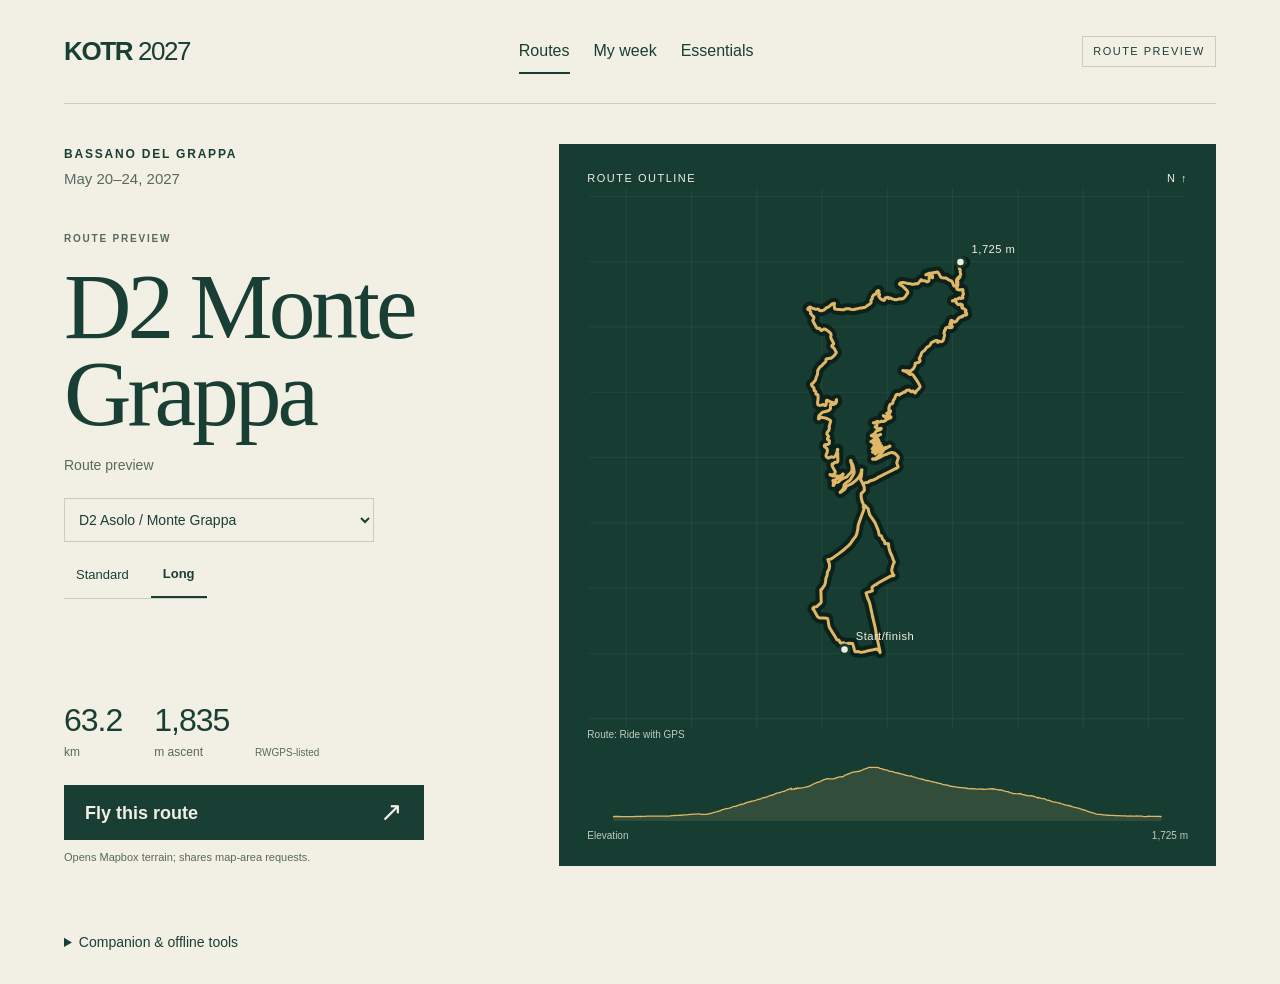
==== commit 058fe680: "Link ride sections and road-ahead insights to map and profile (kotr27-1ry.5) Co-authored-by: Copilot" ====
--- a/index.html
+++ b/index.html
@@ -75,33 +75,86 @@
     <header class="player-header">
       <button id="back" class="glass" aria-label="Back to Routes">← <span>Routes</span></button>
       <div class="player-route glass">
-        <label for="player-route">Preview route</label>
+        <label for="player-route">Explore the ride</label>
         <select id="player-route"></select>
       </div>
     </header>
     <div class="player-status glass">
       <span class="status-dot" aria-hidden="true"></span>
       <span id="terrain-status" role="status">Route outline · 2D preview</span>
+      <span id="ride-notice" role="status">Paused</span>
     </div>
     <div class="player-bottom">
       <section id="profile-panel" class="glass" aria-label="Elevation profile" hidden>
-        <div class="profile-heading"><span>Elevation <small>source track</small></span><output id="height"></output></div>
-        <svg id="player-profile" viewBox="0 0 640 100" role="img" aria-label="Elevation along the selected route"></svg>
+        <div class="profile-heading"><span>Elevation <small>source track</small></span><output id="height" aria-live="off"></output></div>
+        <svg id="player-profile" viewBox="0 0 640 100" preserveAspectRatio="none" role="slider" tabindex="0" aria-label="Seek on elevation profile" aria-valuemin="0" aria-valuemax="1000" aria-valuenow="0" aria-describedby="profile-help"></svg>
         <label for="seek" class="sr-only">Position along route</label>
         <input id="seek" type="range" min="0" max="1000" value="0">
-        <div class="profile-scale"><span>Start</span><output id="position"></output><span>Finish</span></div>
+        <div class="profile-scale"><span>Start</span><output id="position" aria-live="off"></output><span>Finish</span></div>
+        <p id="profile-help">Tap the profile to seek paused. Arrow keys: 250 m; Page keys: 1 km; Home / End. Experiment seeks start a new trial.</p>
+        <div class="section-actions"><button id="main-climb">Try the main climb</button><button id="profile-close">Close ×</button></div>
+        <div class="section-actions" role="group" aria-label="Route framing">
+          <button data-frame="overview">Overview</button><button data-frame="section">Section</button><button data-frame="follow">Follow</button>
+        </div>
+        <p id="section-detail"></p>
+        <p id="road-transition"></p>
+        <button id="retry-section">Retry selected section</button>
+        <details id="sections"><summary>Survey sections <span id="section-count"></span></summary><ol id="section-list"></ol></details>
+        <p>Algorithmic sections · processed averages from 250 m windows (the final window may be longer), not measured road gradients. Elevation errors can affect gain and grade. No surface, hazards or recovery guarantees.</p>
+        <div class="ride-context"><span id="model-provenance">Example model</span><span id="ride-remaining">ETA unknown · live choices</span></div>
+      </section>
+      <section id="cockpit" class="glass" aria-label="Modeled riding cockpit">
+        <div class="telemetry">
+          <div><strong id="ride-speed">—</strong><small id="speed-provenance">km/h · example model</small></div>
+          <div><strong id="ride-power">—</strong><small id="ride-effort">75% FTP target</small></div>
+          <div><strong id="ride-grade">—</strong><small>processed grade</small></div>
+        </div>
+        <div id="road-card" aria-label="Processed road ahead">
+          <div class="road-line"><span id="road-current"></span><span id="ride-elapsed">Trial 0:00:00</span></div>
+          <div class="road-line"><span id="road-ahead"></span><span id="progress">0.0 km</span></div>
+        </div>
+        <div class="ride-actions">
+          <div class="gears" role="group" aria-label="Gearing changes cadence, not speed">
+            <button id="gear-easier" aria-label="Easier gear">− Easier</button>
+            <span><b id="ride-gear">34×28</b> <span id="ride-cadence">— rpm</span></span>
+            <button id="gear-harder" aria-label="Harder gear">Harder +</button>
+          </div>
+          <div class="efforts" role="group" aria-label="Target effort">
+            <button data-effort="0.6" aria-pressed="false">Easy <small>60%</small></button>
+            <button data-effort="0.75" aria-pressed="true">Steady <small>75%</small></button>
+            <button data-effort="0.9" aria-pressed="false">Hard <small>90%</small></button>
+            <button id="coast" aria-pressed="false">Coast <small>0 W</small></button>
+          </div>
+        </div>
       </section>
       <div class="playbar glass">
         <button id="play" class="primary" aria-label="Play route preview">▶ <span>Play</span></button>
-        <span id="progress">0.0 km</span>
+        <label class="playback-rate">Ride time<select id="playback-rate" aria-label="Playback rate, not riding speed"><option value="1">1×</option><option value="4">4×</option><option value="16" selected>16×</option><option value="60">60×</option></select></label>
         <button id="profile-toggle" aria-expanded="false" aria-controls="profile-panel">Profile <span aria-hidden="true">⌃</span></button>
-        <button id="tools-toggle" aria-expanded="false" aria-controls="tools-panel" aria-label="More player options">•••</button>
+        <button id="tools-toggle" aria-expanded="false" aria-controls="tools-panel" aria-label="Rider setup and player options">Setup</button>
       </div>
       <section id="tools-panel" class="glass" aria-label="Player options" hidden>
-        <p>Illustrative 90-second playback, not a ride-time estimate.</p>
-        <label>Camera <select id="camera"><option value="follow">Follow rider</option><option value="overview">Whole route</option></select></label>
+        <div class="sheet-heading"><h2>Ride setup</h2><button id="tools-close" aria-label="Close ride setup">Close ×</button></div>
+        <label>Mode <select id="ride-mode"><option value="experiment">Experiment · live choices</option><option value="explore">Explore · steady 75%</option></select></label>
+        <p>Experiment: seek starts a new trial here, with elapsed/work reset. Restart returns to its origin. Explore: seek shows steady arrival time. Changes pause.</p>
+        <label>Camera <select id="camera" disabled><option value="follow">Follow rider</option><option value="overview">Whole route</option><option value="section">Selected section</option></select></label>
+        <p>2D Follow shows the route overview with the current rider. Section highlights use the selected route geometry.</p>
         <label class="check"><input id="offline" type="checkbox"> Use 2D only (no terrain requests)</label>
-        <button id="restart">Restart preview</button>
+        <button id="restart">Restart trial</button>
+        <fieldset><legend>Rider · optional, never auto-saved</legend>
+          <p>Blank fields use the example. Invalid entries disable estimates, not the route.</p>
+          <label for="rider-mass">Rider mass · kg</label><input id="rider-mass" type="text" inputmode="decimal" placeholder="Example: 75" autocomplete="off">
+          <label for="rider-ftp">FTP · W</label><input id="rider-ftp" type="text" inputmode="decimal" placeholder="Example: 220" autocomplete="off">
+          <label for="rider-bike">Bike + kit · kg</label><input id="rider-bike" type="text" inputmode="decimal" placeholder="Example: 12" autocomplete="off">
+          <button id="rider-reset">Use example rider</button>
+          <p id="rider-errors" role="status"></p>
+        </fieldset>
+        <p id="rider-assumptions"></p>
+        <details><summary>What this model means</summary>
+          <p>Estimates, not sensors or pacing advice. Quasi-steady: no momentum, acceleration or fatigue. Coast on an uphill stops immediately in this approximation; choose an effort to resume.</p>
+          <p id="drivetrain-assumptions"></p>
+          <p id="physics-assumptions"></p>
+        </details>
       </section>
       <p class="player-credit">Route: Ride with GPS · Route preview <span id="provider-credit" hidden>· <a href="https://www.mapbox.com/about/maps/" target="_blank" rel="noopener">© Mapbox</a> · <a href="https://www.openstreetmap.org/copyright" target="_blank" rel="noopener">© OpenStreetMap</a> · <a href="https://apps.mapbox.com/feedback/" target="_blank" rel="noopener">Improve this map</a></span></p>
     </div>
--- a/prototypes/rider-first/style.css
+++ b/prototypes/rider-first/style.css
@@ -1,6 +1,6 @@
 *{box-sizing:border-box}
 :root{--stone:#f2efe5;--ink:#193f34;--muted:#58695f;--green:#173c32;--ochre:#dfb767;--line:#c9cec1}
-body{margin:0;background:var(--stone);color:var(--ink);font:16px/1.45 -apple-system,BlinkMacSystemFont,"Segoe UI",sans-serif}
+body{margin:0;background:var(--stone);color:var(--ink);font:1rem/1.45 -apple-system,BlinkMacSystemFont,"Segoe UI",sans-serif}
 [hidden]{display:none!important}
 button,select,input{font:inherit}
 button,select{cursor:pointer}
@@ -63,6 +63,11 @@
 .mini-profile{height:60px;width:calc(100% - 56px);margin:18px 28px 0;overflow:visible}
 .profile-fill{fill:#dfb76722;stroke:none}
 .profile-line{fill:none;stroke:var(--ochre);stroke-width:1.5}
+.profile-range{fill:#ffe09733;stroke:#ffe097;stroke-width:1}
+.route-map .section-track{fill:none;stroke:#ffe097;stroke-width:7;stroke-linecap:round;stroke-linejoin:round}
+.route-map path{vector-effect:non-scaling-stroke}
+.route-map .grid{vector-effect:non-scaling-stroke}
+#player-map[data-framing=section] text,#player-map[data-framing=section] .point{display:none}
 .map-footer{padding:8px 28px 23px}
 #load-status{font-size:13px;margin:0 5% 10px}
 #load-status:empty{display:none}
@@ -153,3 +158,102 @@
   .mapboxgl-ctrl-top-right{top:135px!important;right:5px!important}
 }
 @media(prefers-reduced-motion:reduce){*{scroll-behavior:auto!important}}
+
+/* A riding cockpit, not a second dashboard. Only the map owns the background;
+   the header and closed cockpit stay in flow even at enlarged text sizes. */
+#player{display:flex;flex-direction:column;overflow-y:auto}
+.player-header{position:relative;inset:auto;margin:16px 24px 0;flex-shrink:0}
+.player-route select{min-height:44px;font-size:1.0625rem}
+.player-route label{font-size:.625rem}
+.player-status{position:relative;inset:auto;margin:8px 24px 0;align-self:flex-start;display:grid;grid-template-columns:6px 1fr;gap:2px 9px;flex-shrink:0;max-width:calc(100% - 48px)}
+.player-status .status-dot{grid-row:1/3;align-self:center}
+#ride-notice{grid-column:2;font-size:.75rem;overflow-wrap:anywhere}
+#return-rider{grid-column:2;justify-self:start}
+.player-status:has(#return-rider:not([hidden])){grid-template-columns:6px minmax(0,1fr) auto}
+.player-status #return-rider{grid-column:3;grid-row:1/3;width:80px;padding:4px;font-size:.7rem;align-self:center}
+.player-bottom{position:relative;inset:auto;transform:none;align-self:center;margin: auto 0 12px;flex-shrink:0;width:min(720px,calc(100% - 48px))}
+#cockpit{padding:8px 12px 0;border-radius:4px 4px 0 0}
+.telemetry{display:grid;grid-template-columns:repeat(3,minmax(0,1fr));text-align:center;gap:8px;font-variant-numeric:tabular-nums}
+.telemetry strong{display:block;font-size:1.55rem;font-weight:550;line-height:1.2}
+.telemetry small{display:block;font-size:.7rem;color:#c7d4ca}
+.ride-context{display:flex;justify-content:space-between;gap:8px;font-size:.7rem;color:#d0dace;margin-top:3px;flex-wrap:wrap}
+#progress{margin:0;font-size:inherit}
+.ride-actions{display:grid;grid-template-columns:1fr 1fr;align-items:center;gap:10px}
+.gears{display:grid;grid-template-columns:1fr 1.4fr 1fr;align-items:center;gap:4px;font-size:.75rem}
+.gears>span{text-align:center}
+.gears>span,.gears button{min-width:0;overflow-wrap:anywhere}
+.gears button{padding:6px;min-width:64px}
+.efforts{display:flex;gap:3px}
+.efforts button{flex:1;padding:4px;font-size:.8rem;min-height:44px;border-bottom:2px solid transparent}
+.efforts small{display:block;font-size:.65rem}
+.efforts [aria-pressed=true]{color:#ffe097;background:#dfb76719;border-bottom-color:var(--ochre)}
+.playbar{justify-content:space-between;border-radius:0 0 4px 4px;flex-wrap:wrap}
+.playback-rate{display:flex;align-items:center;gap:5px;font-size:.7rem}
+.playback-rate select{min-width:62px;padding:8px}
+#tools-toggle{letter-spacing:0}
+#profile-panel{position:absolute;bottom:var(--playbar-clearance,88px);width:100%;margin:0;max-height:min(40dvh,var(--sheet-max-height,40dvh));overflow-y:auto;background:#12352e;z-index:2}
+#profile-panel{font-size:.8rem;overscroll-behavior:contain}
+#profile-panel p{margin:8px 0}
+#profile-panel button{border:1px solid #688575}
+#profile-panel summary{cursor:pointer;min-height:44px;padding:12px 0}
+#player-profile{cursor:crosshair;touch-action:pan-y}
+.section-actions{display:flex;flex-wrap:wrap;gap:6px;margin:8px 0}
+#section-list{list-style:none;padding:0;margin:0}
+#section-list button{display:block;width:100%;text-align:left;margin:4px 0}
+#section-list small{display:block}
+#section-list [aria-pressed=true]{border-color:#ffe097;background:#dfb76719}
+#road-card{font-size:.7rem;line-height:1.45;color:#d0dace;margin-top:3px}
+#road-current{color:#ffe097}
+.road-line{display:flex;justify-content:space-between;gap:8px}
+.road-line #ride-elapsed,.road-line #progress{flex-shrink:0}
+#seek{height:44px}
+#tools-panel{bottom:var(--playbar-clearance,88px);max-height:var(--sheet-max-height,calc(100dvh - 220px));overflow-y:auto;overscroll-behavior:contain;font-size:.85rem;z-index:2;background:#12352e}
+.sheet-heading{display:flex;justify-content:space-between;align-items:center;gap:8px;position:sticky;top:-16px;background:#12352e;z-index:1}
+.sheet-heading h2{font-size:1.1rem;margin:0}
+#tools-panel label{flex-wrap:wrap;min-height:44px}
+#tools-panel select{max-width:100%;min-width:0}
+#tools-panel fieldset{margin:16px 0;padding:12px;min-width:0;border:1px solid #688575}
+#tools-panel fieldset input{display:block;width:100%;height:44px;min-width:0;padding:8px;color:var(--ink);background:var(--stone);border:1px solid #688575}
+#tools-panel fieldset label{margin:8px 0 0}
+#tools-panel input[aria-invalid=true]{border:2px solid #ad640a}
+#rider-errors{color:#ffe097;overflow-wrap:anywhere}
+#rider-errors:empty{display:none}
+#tools-panel summary{cursor:pointer;min-height:44px;padding:10px 0}
+#tools-panel button{border:1px solid #688575}
+#tools-panel .check input{min-width:20px;min-height:20px}
+#player button{min-width:44px}
+#player .mapboxgl-ctrl-group button{width:44px;height:44px;min-height:44px}
+#player .mapboxgl-ctrl-top-right{top:var(--terrain-controls-top,160px)!important}
+@media(max-width:800px){
+  .player-header{margin:8px 12px 0}
+  .player-route{padding:2px 8px}
+  .player-route label{position:absolute;width:1px;height:1px;overflow:hidden;clip-path:inset(50%);white-space:nowrap}
+  .player-route select{font-size:.8125rem}
+  #back{height:50px;min-width:44px}
+  .player-status{margin:6px 12px 0;max-width:calc(100% - 24px);font-size:.65rem;padding:5px 8px}
+  #ride-notice{font-size:.7rem}
+  .player-bottom,.online .player-bottom{bottom:auto;width:calc(100% - 24px);margin-bottom:8px}
+  .online .player-bottom{margin-bottom:22px}
+  #cockpit{padding:2px 8px 0}
+  .ride-actions{display:flex;flex-direction:column;gap:0;align-items:stretch}
+  .telemetry strong{font-size:1.35rem}
+  .telemetry small{font-size:.65rem}
+  .ride-context{font-size:.65rem}
+  #road-card{font-size:.65rem}
+  .gears{font-size:.75rem}
+  .gears button{padding:4px 8px}
+  .efforts button{font-size:.75rem}
+  .playbar{gap:4px}
+  .playbar .primary{min-width:76px}
+  .playback-rate{gap:4px;line-height:1.1;font-size:.6rem;flex-shrink:0}
+  .playback-rate select{padding:4px 12px 4px 6px;min-width:52px;width:4.5em}
+  #profile-toggle,#tools-toggle{font-size:.75rem;padding:6px}
+  #tools-panel{width:100%}
+  .player-credit{font-size:.5rem}
+  #player-map{padding:140px 12px 275px}
+}
+@media(max-height:600px){
+  #player{min-height:100dvh}
+  .player-bottom{margin-top:30dvh}
+  #tools-panel{max-height:min(60dvh,var(--sheet-max-height,60dvh))}
+}
